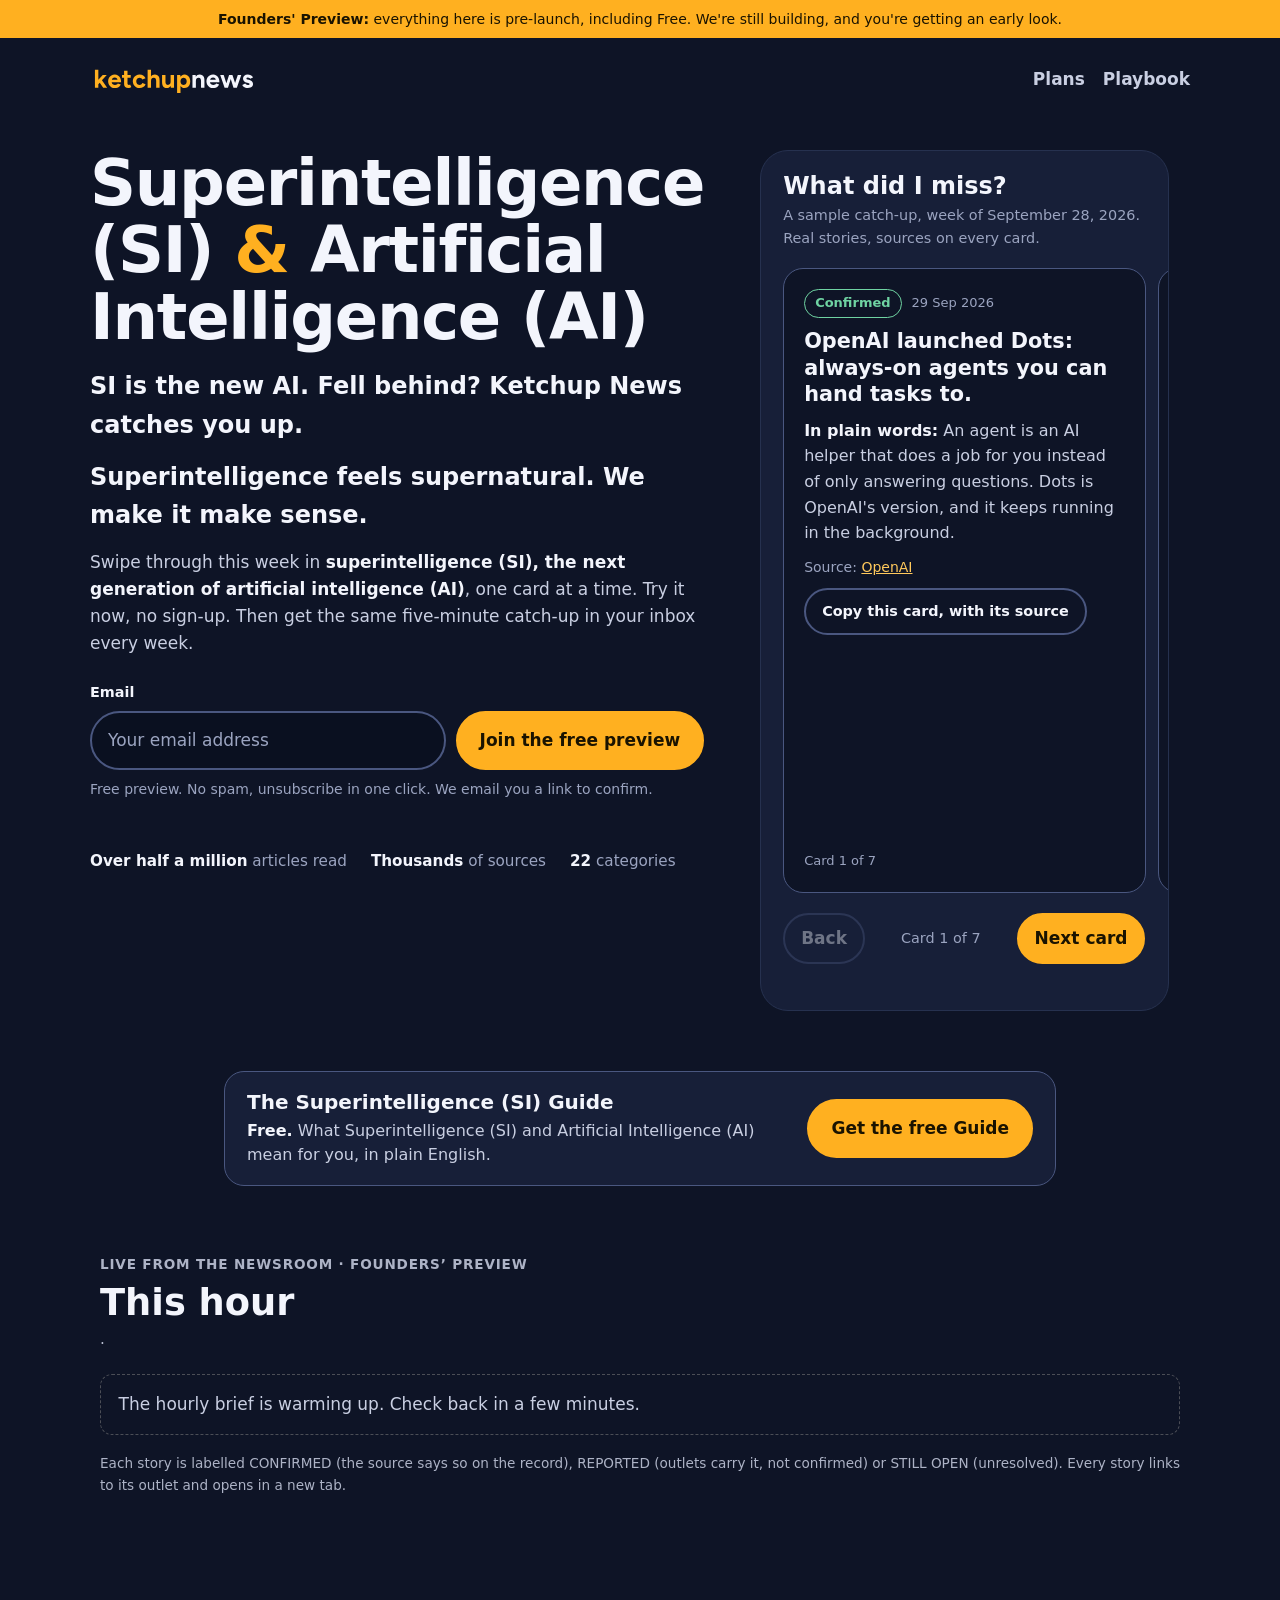
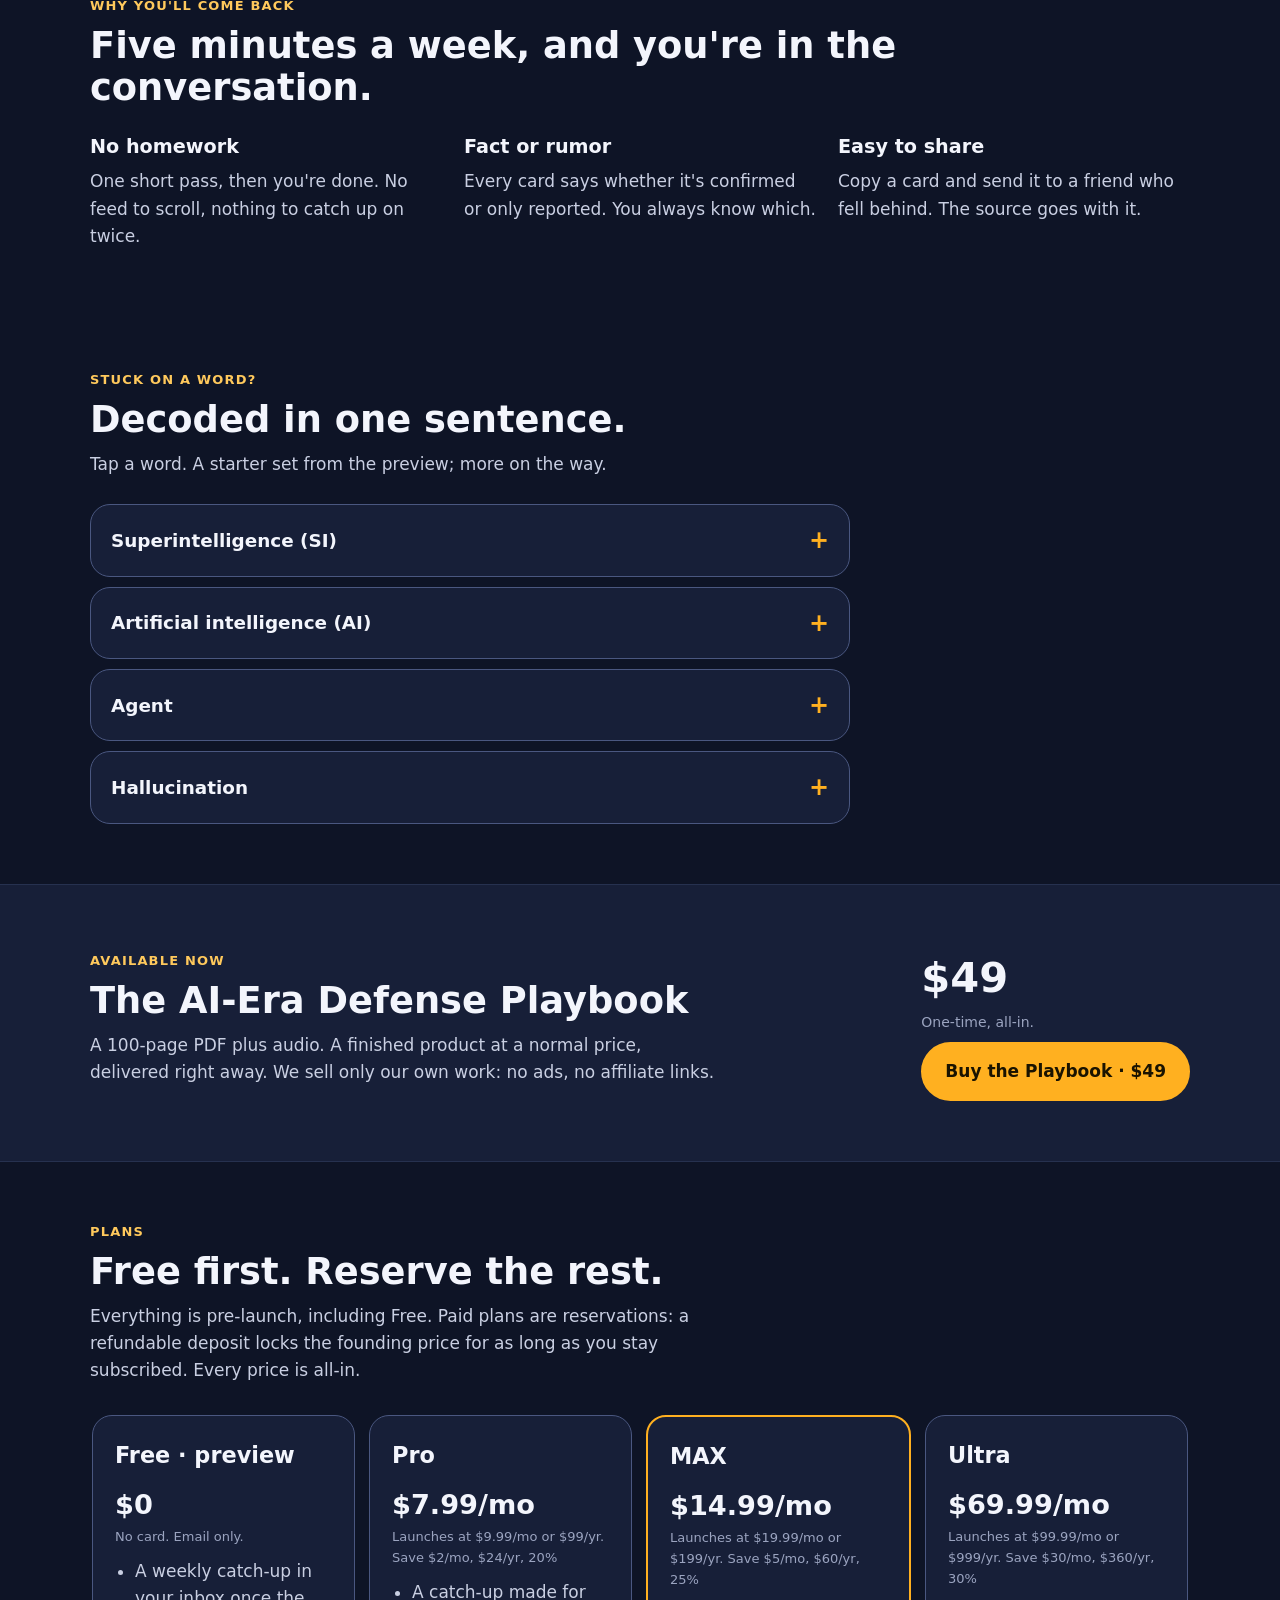
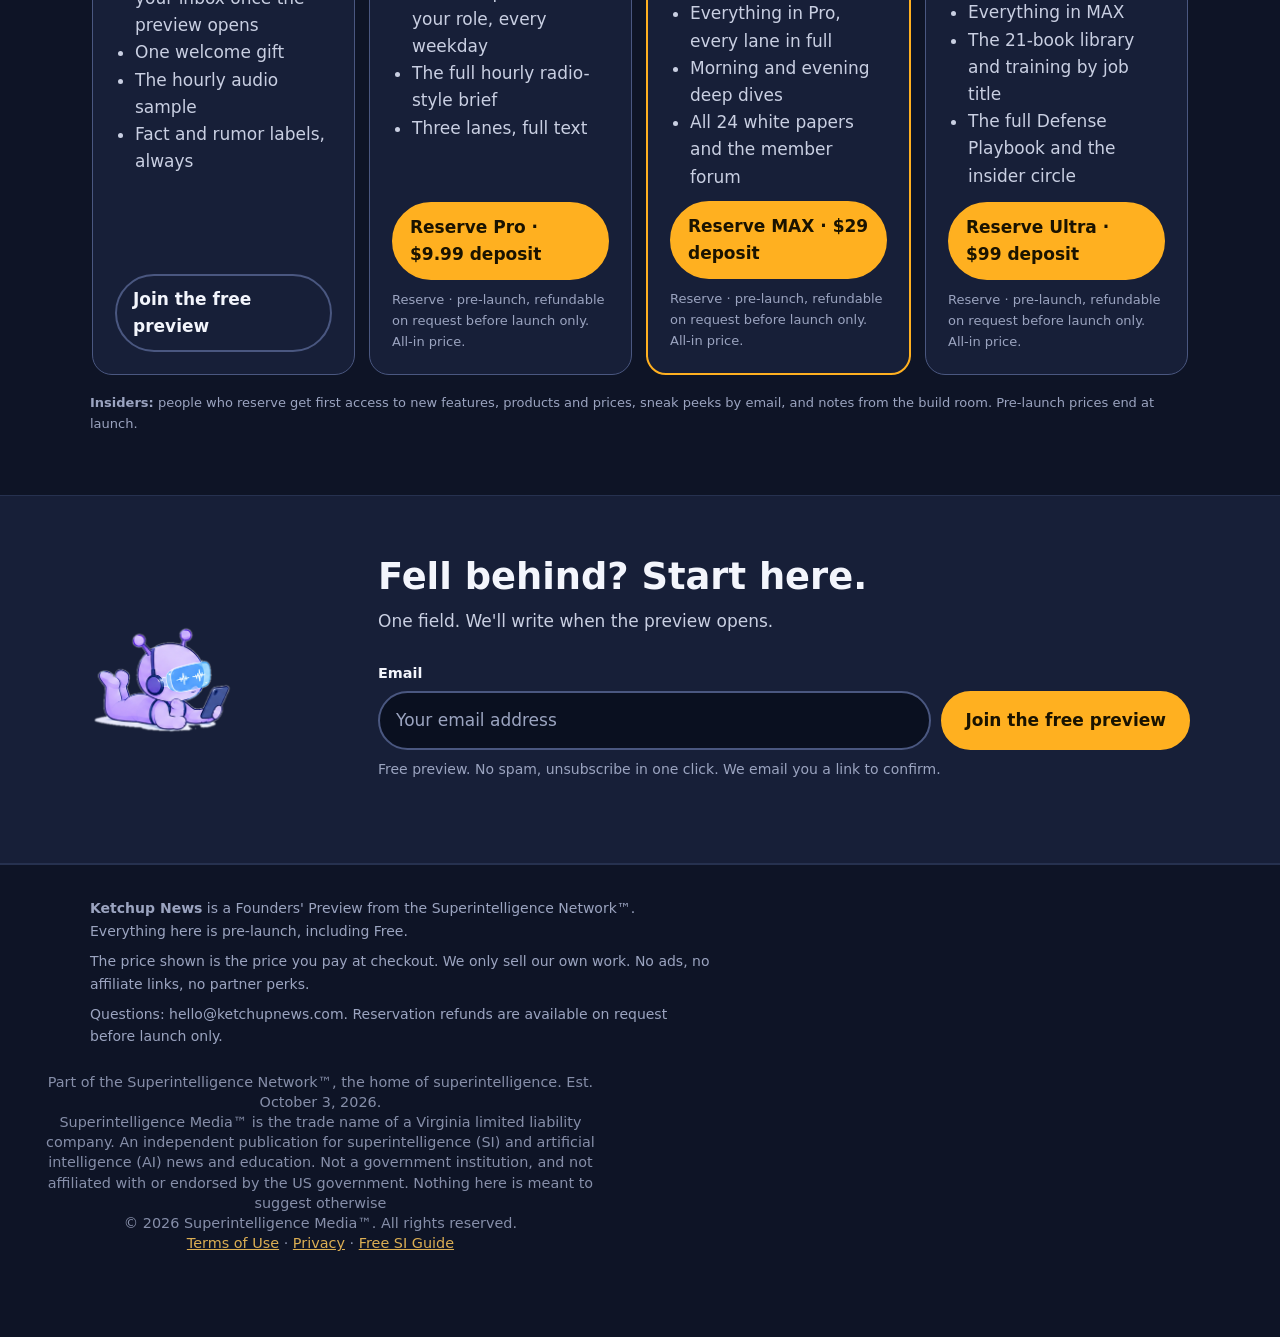
==== index.html @ dbc953fc "Share the free Superintelligence (SI) Guide" ====
<!doctype html>
<html lang="en">
<head>
<meta charset="utf-8">
<meta name="robots" content="noai, noimageai">
<meta name="viewport" content="width=device-width, initial-scale=1">
<meta http-equiv="Content-Security-Policy" content="default-src 'none'; script-src 'self'; style-src 'self' https://fonts.googleapis.com; font-src https://fonts.gstatic.com; img-src 'self' data: blob:; media-src 'self' https://media.theagentsignal.com; connect-src https://acp9reat3l.execute-api.us-east-1.amazonaws.com https://siagentsignal.com; form-action 'self'; base-uri 'none'; object-src 'none'; manifest-src 'self'; upgrade-insecure-requests; require-trusted-types-for 'script'; trusted-types 'none'">
<meta name="referrer" content="strict-origin-when-cross-origin">
<title>Ketchup News | What did I miss? Superintelligence (SI) &amp; Artificial Intelligence (AI) in five cards</title>
<meta name="description" content="Missed the news on superintelligence (SI), the next generation of artificial intelligence (AI)? Swipe through the week in five cards, then get it weekly. Join the free preview.">
<link rel="canonical" href="https://ketchupnews.com/">
<meta name="theme-color" content="#0E1426">
<meta property="og:type" content="website">
<meta property="og:site_name" content="Ketchup News">
<meta property="og:title" content="What did I miss? Superintelligence (SI) &amp; Artificial Intelligence (AI) in five cards">
<meta property="og:description" content="Missed the news on superintelligence (SI), the next generation of artificial intelligence (AI)? Swipe through the week in five cards, then get it weekly. Join the free preview.">
<meta property="og:url" content="https://ketchupnews.com/">
<meta name="twitter:card" content="summary">
<link rel="icon" type="image/svg+xml" href="assets/favicon.svg">
<link rel="preconnect" href="https://fonts.googleapis.com">
<link rel="preconnect" href="https://fonts.gstatic.com" crossorigin>
<link rel="stylesheet" href="https://fonts.googleapis.com/css2?family=Outfit:wght@600;800&amp;family=Figtree:wght@400;600;700&amp;display=swap">
<link rel="stylesheet" href="assets/styles.css">
<script type="application/ld+json">{"@context":"https://schema.org","@graph":[{"@type":"WebSite","name":"Ketchup News","url":"https://ketchupnews.com/","description":"Missed the news on superintelligence (SI), the next generation of artificial intelligence (AI)? Swipe through the week in five cards, then get it weekly. Join the free preview."},{"@type":"Product","name":"AI-Era Defense Playbook","description":"100-page PDF plus audio.","brand":{"@type":"Brand","name":"Ketchup News"},"offers":{"@type":"Offer","price":"49.00","priceCurrency":"USD","availability":"https://schema.org/InStock"}}]}</script>
</head>
<body>
<a class="skip" href="#main">Skip to the page</a>
<div class="preview-bar" role="note"><div class="wrap"><b>Founders' Preview:</b> everything here is pre-launch, including Free. We're still building, and you're getting an early look.</div></div>
<header class="top">
  <div class="wrap row">
    <a class="logo" href="#top" aria-label="Ketchup News, home"><img class="brand-logo" id="logo" src="assets/logo.svg" width="167" height="38" alt="Ketchup News"></a>
    <nav aria-label="Page"><a href="#plans">Plans</a><a href="#playbook">Playbook</a></nav>
  </div>
</header>
<main id="main">
<section class="hero" id="top">
  <div class="wrap hero-grid">
    <div class="hero-copy">
      <h1><span>Superintelligence (SI)</span> <span class="amp">&amp;</span> <span>Artificial Intelligence (AI)</span></h1>
      <p class="tag">SI is the new AI. Fell behind? <b>Ketchup News catches you up.</b></p>
      <p class="tag">Superintelligence feels supernatural. We make it make sense.</p>
      <p class="lead">Swipe through this week in <b>superintelligence (SI), the next generation of artificial intelligence (AI)</b>, one card at a time. Try it now, no sign-up. Then get the same five-minute catch-up in your inbox every week.</p>
      <div class="signup">
        <form class="join js-join" action="#" method="post" novalidate>
          <label class="f-lab " for="em1">Email</label>
          <div class="join-row">
            <input id="em1" name="email" type="email" inputmode="email" autocomplete="email" autocapitalize="off" spellcheck="false" placeholder="Your email address" required aria-describedby="em1-fine em1-err">
            <button class="btn" type="submit">Join the free preview</button>
          </div>
          <div class="hp" aria-hidden="true"><label for="hp1">Website (leave this empty)</label><input id="hp1" name="website" type="text" tabindex="-1" autocomplete="off"></div>
          <p class="fine" id="em1-fine">Free preview. No spam, unsubscribe in one click. We email you a link to confirm.</p>
          <p class="err js-err" id="em1-err" role="alert"></p>
          <noscript><p class="fine">Sign-up needs JavaScript switched on.</p></noscript>
        </form>
        <div class="done js-done" role="region" aria-label="Your sign-up" hidden></div>
      </div>
      <ul class="proof">
        <li><b>Over half a million</b> articles read</li>
        <li><b>Thousands</b> of sources</li>
        <li><b>22</b> categories</li>
      </ul>
    </div>
    <div class="stackcol" id="demo" aria-labelledby="demo-h">
      <div class="demo-h"><h2 id="demo-h">What did I miss?</h2><p>A sample catch-up, week of September 28, 2026. Real stories, sources on every card.</p></div>
      <div class="deck">
        <ol class="cards snap" id="cards" tabindex="0" aria-label="Seven cards. Swipe or use the buttons.">
          <li class="card" id="c1" aria-label="Card 1 of 7">
            <p class="meta"><span class="stamp fact">Confirmed</span><span>29 Sep 2026</span></p>
            <h3>OpenAI launched Dots: always-on agents you can hand tasks to.</h3>
            <p class="plain"><b>In plain words:</b> An agent is an AI helper that does a job for you instead of only answering questions. Dots is OpenAI's version, and it keeps running in the background.</p>
            <p class="src">Source: <a href="https://openai.com/index/introducing-dots/" target="_blank" rel="noopener">OpenAI<span class="sr"> (opens in a new tab)</span></a></p>
            <button class="btn-line sm share" type="button">Copy this card, with its source</button>
            <p class="count">Card 1 of 7</p>
          </li>
          <li class="card" id="c2" aria-label="Card 2 of 7">
            <p class="meta"><span class="stamp fact">Confirmed</span><span>29 Sep 2026</span></p>
            <h3>GPT-6.1 Sol: OpenAI says it nearly matches GPT-6 Astra and costs less.</h3>
            <p class="plain"><b>In plain words:</b> A newer, cheaper model from OpenAI. 'Says' matters here: the claim is the company's own.</p>
            <p class="src">Source: <a href="https://techcrunch.com/2026/09/29/openai-launches-gpt-6-1-sol-says-it-nearly-matches-gpt-6-astra-and-costs-less/" target="_blank" rel="noopener">TechCrunch<span class="sr"> (opens in a new tab)</span></a></p>
            <button class="btn-line sm share" type="button">Copy this card, with its source</button>
            <p class="count">Card 2 of 7</p>
          </li>
          <li class="card" id="c3" aria-label="Card 3 of 7">
            <p class="meta"><span class="stamp fact">Confirmed</span><span>30 Sep 2026</span></p>
            <h3>Google announced Gemini 4 Argon, its new frontier model, rolling out first to trusted cyber defenders.</h3>
            <p class="plain"><b>In plain words:</b> Google's newest top model is going first to security teams, not to everyone at once.</p>
            <p class="src">Source: <a href="https://blog.google/innovation-and-ai/models-and-research/gemini-models/gemini-4-argon/" target="_blank" rel="noopener">Google<span class="sr"> (opens in a new tab)</span></a></p>
            <button class="btn-line sm share" type="button">Copy this card, with its source</button>
            <p class="count">Card 3 of 7</p>
          </li>
          <li class="card" id="c4" aria-label="Card 4 of 7">
            <p class="meta"><span class="stamp wide">Widely reported, not confirmed</span><span>29 Sep 2026</span></p>
            <h3>Anthropic reportedly targets a mid-November IPO.</h3>
            <p class="plain"><b>In plain words:</b> Several outlets report it, none of them confirmed by the company. Treat it as a rumor until it is announced.</p>
            <p class="src">Source: <a href="https://www.bloomberght.com/anthropic-halka-arz-icin-kasim-ortasini-hedefliyor-3790046" target="_blank" rel="noopener">Bloomberg HT<span class="sr"> (opens in a new tab)</span></a></p>
            <button class="btn-line sm share" type="button">Copy this card, with its source</button>
            <p class="count">Card 4 of 7</p>
          </li>
          <li class="card" id="c5" aria-label="Card 5 of 7">
            <p class="meta"><span class="stamp fact">Confirmed</span><span>29 Sep 2026</span></p>
            <h3>Executive Order 14434: US federal agencies now say "Super Intelligence" (SI) instead of "AI".</h3>
            <p class="plain"><b>In plain words:</b> This is where the new name comes from. The term comes from <a href="https://www.federalregister.gov/d/2026-20321" target="_blank" rel="noopener noreferrer">Executive Order 14434<span class="sr"> (opens in a new tab)</span></a>, "Inaugurating the Era of Super Intelligence", signed by President Donald J. Trump on September 29, 2026 (91 FR 63129). A name change, not a claim that machines now outthink people. We are an independent publication, not the official source, and not affiliated with or endorsed by the US government.</p>
            <p class="src">Source: <a href="https://www.whitehouse.gov/presidential-actions/2026/09/inaugurating-the-era-of-super-intelligence/" target="_blank" rel="noopener">The White House<span class="sr"> (opens in a new tab)</span></a></p>
            <button class="btn-line sm share" type="button">Copy this card, with its source</button>
            <p class="count">Card 5 of 7</p>
          </li>
          <li class="card" id="c6" aria-label="Card 6 of 7">
            <p class="meta"><span class="stamp fact">Confirmed</span><span>30 Sep 2026</span></p>
            <h3>Google is replacing Gemini Gems with Skills, free accounts included.</h3>
            <p class="plain"><b>In plain words:</b> If you made a custom Gem, expect it to become a Skill. Free accounts get Skills too.</p>
            <p class="src">Source: <a href="https://9to5google.com/2026/09/30/gemini-skills-free/" target="_blank" rel="noopener">9to5Google<span class="sr"> (opens in a new tab)</span></a></p>
            <button class="btn-line sm share" type="button">Copy this card, with its source</button>
            <p class="count">Card 6 of 7</p>
          </li>
          <li class="card endcard" id="c7" aria-label="Last card">
            <img src="assets/img/char_blue_pulse-standing2.png" width="110" height="178" alt="A flat, pastel blue alien with two antennas, reading a phone">
            <h3>That's the week. Caught up.</h3>
            <p>Want this in your inbox every week? Pop your email in the box and join the free preview.</p>
            <a class="btn sm" href="#em1">Join the free preview</a>
          </li>
        </ol>
        <div class="deck-ctl">
          <button class="btn-line" type="button" id="prev" aria-controls="cards">Back</button>
          <p id="pos" class="pos" aria-live="polite">Card 1 of 7</p>
          <button class="btn sm" type="button" id="next" aria-controls="cards">Next card</button>
        </div>
        <p class="fine share-note" id="shareNote" role="status"></p>
      </div>
    </div>
  </div>
</section>

<aside class="sg" id="si-guide" aria-labelledby="sg-h"><div class="sg-card"><div class="sg-txt"><h2 id="sg-h">The Superintelligence (SI) Guide</h2><p><b>Free.</b> What Superintelligence (SI) and Artificial Intelligence (AI) mean for you, in plain English.</p></div><a class="btn sg-btn" href="https://siagentsignal.com/si/">Get the free Guide</a></div></aside>

<section class="hour" id="this-hour" aria-labelledby="hour-h">
  <div class="hour-in">
    <p class="hour-kick">Live from the newsroom &middot; Founders&rsquo; Preview</p>
    <h2 id="hour-h">This hour</h2>
    <p class="hour-meta"><span id="hour-updated"></span><span id="hour-count"></span></p>
    <p class="hour-warm" id="hour-warm">The hourly brief is warming up. Check back in a few minutes.</p>
    <ol class="hour-stories" id="hour-stories"></ol>
    <div class="hour-audio" id="hour-audio" hidden><p class="hour-aud-l">Listen to this hour (<span id="hour-secs"></span>). AI-generated voices.</p><audio id="hour-player" controls preload="none"></audio></div>
    <p class="hour-tid" id="hour-tid"></p>
    <div id="hour-ticker-wrap" hidden><p class="hour-tkh">Headline ticker</p><ul class="hour-ticker" id="hour-ticker"></ul></div>
    <p class="hour-note">Each story is labelled CONFIRMED (the source says so on the record), REPORTED (outlets carry it, not confirmed) or STILL OPEN (unresolved). Every story links to its outlet and opens in a new tab.</p>
  </div>
</section>


<section class="sec" aria-labelledby="why-h">
  <div class="wrap">
    <span class="sec-k">Why you'll come back</span>
    <h2 id="why-h">Five minutes a week, and you're in the conversation.</h2>
    <div class="trio">
      <div><h3>No homework</h3><p>One short pass, then you're done. No feed to scroll, nothing to catch up on twice.</p></div>
      <div><h3>Fact or rumor</h3><p>Every card says whether it's confirmed or only reported. You always know which.</p></div>
      <div><h3>Easy to share</h3><p>Copy a card and send it to a friend who fell behind. The source goes with it.</p></div>
    </div>
  </div>
</section>

<section class="sec" id="decoder" aria-labelledby="dec-h">
  <div class="wrap">
    <span class="sec-k">Stuck on a word?</span>
    <h2 id="dec-h">Decoded in one sentence.</h2>
    <p class="sub">Tap a word. A starter set from the preview; more on the way.</p>
    <div class="decs">
      <details><summary>Superintelligence (SI)</summary><p>The new name for the next generation of artificial intelligence. A name, not a claim that machines now outthink people.</p></details>
      <details><summary>Artificial intelligence (AI)</summary><p>Software that does things we used to need human judgement for, like writing, summarizing or spotting patterns.</p></details>
      <details><summary>Agent</summary><p>An AI helper that carries out a task for you, step by step, instead of only answering a question.</p></details>
      <details><summary>Hallucination</summary><p>When an AI states something confidently that isn't true. It's why every card here links a source.</p></details>
    </div>
  </div>
</section>

<section class="sec band" id="playbook" aria-labelledby="pb-h">
  <div class="wrap pb">
    <div>
      <span class="sec-k">Available now</span>
      <h2 id="pb-h">The AI-Era Defense Playbook</h2>
      <p>A 100-page PDF plus audio. A finished product at a normal price, delivered right away. We sell only our own work: no ads, no affiliate links.</p>
    </div>
    <div class="pb-buy"><p class="big">$49</p><p class="fine">One-time, all-in.</p><button class="btn js-buy" type="button">Buy the Playbook · $49</button></div>
  </div>
</section>

<section class="sec" id="plans" aria-labelledby="plans-h">
  <div class="wrap">
    <span class="sec-k">Plans</span>
    <h2 id="plans-h">Free first. Reserve the rest.</h2>
    <p class="sub">Everything is pre-launch, including Free. Paid plans are reservations: a refundable deposit locks the founding price for as long as you stay subscribed. Every price is all-in.</p>
    <div class="plans snap" tabindex="0" aria-label="Plans. Swipe for all four.">
      <article class="plan" aria-labelledby="t-free">
          <h3 id="t-free">Free · preview</h3>
          <p class="price"><b>$0</b><span>No card. Email only.</span></p>
          <ul><li>A weekly catch-up in your inbox once the preview opens</li><li>One welcome gift</li><li>The hourly audio sample</li><li>Fact and rumor labels, always</li></ul>
          <a class="btn-line" href="#top">Join the free preview</a>
          
        </article>
        <article class="plan" aria-labelledby="t-pro">
          <h3 id="t-pro">Pro</h3>
          <p class="price"><b>$7.99/mo</b><span>Launches at $9.99/mo or $99/yr. Save $2/mo, $24/yr, 20%</span></p>
          <ul><li>A catch-up made for your role, every weekday</li><li>The full hourly radio-style brief</li><li>Three lanes, full text</li></ul>
          <button class="btn sm js-reserve" type="button" data-tier="pro">Reserve Pro · $9.99 deposit</button>
          <p class="refund">Reserve · pre-launch, refundable on request before launch only. All-in price.</p>
        </article>
        <article class="plan feat" aria-labelledby="t-max">
          <h3 id="t-max">MAX</h3>
          <p class="price"><b>$14.99/mo</b><span>Launches at $19.99/mo or $199/yr. Save $5/mo, $60/yr, 25%</span></p>
          <ul><li>Everything in Pro, every lane in full</li><li>Morning and evening deep dives</li><li>All 24 white papers and the member forum</li></ul>
          <button class="btn sm js-reserve" type="button" data-tier="max">Reserve MAX · $29 deposit</button>
          <p class="refund">Reserve · pre-launch, refundable on request before launch only. All-in price.</p>
        </article>
        <article class="plan" aria-labelledby="t-ultra">
          <h3 id="t-ultra">Ultra</h3>
          <p class="price"><b>$69.99/mo</b><span>Launches at $99.99/mo or $999/yr. Save $30/mo, $360/yr, 30%</span></p>
          <ul><li>Everything in MAX</li><li>The 21-book library and training by job title</li><li>The full Defense Playbook and the insider circle</li></ul>
          <button class="btn sm js-reserve" type="button" data-tier="ultra">Reserve Ultra · $99 deposit</button>
          <p class="refund">Reserve · pre-launch, refundable on request before launch only. All-in price.</p>
        </article>
        </div>
    <p class="insider"><b>Insiders:</b> people who reserve get first access to new features, products and prices, sneak peeks by email, and notes from the build room. Pre-launch prices end at launch.</p>
  </div>
</section>

<section class="sec band final" aria-labelledby="fin-h">
  <div class="wrap fin">
    <img src="assets/img/char_purple_pulse-lying.png" width="240" height="187" alt="A flat, pastel purple alien with two antennas, lying down and reading a phone">
    <div>
      <h2 id="fin-h">Fell behind? Start here.</h2>
      <p class="sub">One field. We'll write when the preview opens.</p>
      <div class="signup">
        <form class="join js-join" action="#" method="post" novalidate>
          <label class="f-lab " for="em2">Email</label>
          <div class="join-row">
            <input id="em2" name="email" type="email" inputmode="email" autocomplete="email" autocapitalize="off" spellcheck="false" placeholder="Your email address" required aria-describedby="em2-fine em2-err">
            <button class="btn" type="submit">Join the free preview</button>
          </div>
          <div class="hp" aria-hidden="true"><label for="hp2">Website (leave this empty)</label><input id="hp2" name="website" type="text" tabindex="-1" autocomplete="off"></div>
          <p class="fine" id="em2-fine">Free preview. No spam, unsubscribe in one click. We email you a link to confirm.</p>
          <p class="err js-err" id="em2-err" role="alert"></p>
          <noscript><p class="fine">Sign-up needs JavaScript switched on.</p></noscript>
        </form>
        <div class="done js-done" role="region" aria-label="Your sign-up" hidden></div>
      </div>
    </div>
  </div>
</section>
</main>
<footer class="foot">
  <div class="wrap">
    <p><b>Ketchup News</b> is a Founders' Preview from the Superintelligence Network™. Everything here is pre-launch, including Free.</p>
    <p>The price shown is the price you pay at checkout. We only sell our own work. No ads, no affiliate links, no partner perks.</p>
    <p>Questions: hello@ketchupnews.com. Reservation refunds are available on request before launch only.</p>
  </div>
<p class="trade-name"><span>Part of the Superintelligence Network™, the home of superintelligence. Est. October 3, 2026.</span> <span>Superintelligence Media™ is the trade name of a Virginia limited liability company. An independent publication for superintelligence (SI) and artificial intelligence (AI) news and education. Not a government institution, and not affiliated with or endorsed by the US government. Nothing here is meant to suggest otherwise</span> <span>© 2026 Superintelligence Media™. All rights reserved.</span> <span><a href="https://siagentsignal.com/terms.html" target="_blank" rel="noopener">Terms of Use</a> &middot; <a href="https://siagentsignal.com/privacy.html" target="_blank" rel="noopener">Privacy</a> &middot; <a href="https://siagentsignal.com/si/">Free SI Guide</a></span></p>
</footer>
<dialog id="checkout" aria-labelledby="co-h">
  <div class="co">
    <h2 id="co-h">Reserve</h2>
    <p class="co-price" id="coPrice"></p>
    <p class="co-save" id="coSave"></p>
    <ul id="coGet"></ul>
    <p class="co-fine" id="coRefund"></p>
    <p class="co-fine" id="coInsider" hidden></p>
    <p class="co-fine">Secure checkout through Stripe. The price shown is the price you pay at checkout.</p>
    <p class="co-status" id="coStatus" role="status"></p>
    <div class="co-actions"><button class="btn" type="button" id="coPay">Pay</button><button class="btn-line" type="button" id="coClose">Close</button></div>
  </div>
</dialog>
<script src="assets/app.js"></script>
<script src="assets/stack.js"></script>
<script src="assets/feed.js" defer></script>
</body>
</html>
---- assets/styles.css ----
:root{--bg:#0E1426;--ink:#F3F5FC;--ink2:#C9CFE2;--muted:#9BA4C0;--accent:#FFB020;--accent-ink:#1A1300;--link:#FFC95C;--link-h:#FFE0A0;--focus:#FFB020;--panel:#171F38;--field:#0A1020;--line:#26314F;--line-strong:#4A5780;--err:#FF9A91;--kicker:#FFC95C;--bar-bg:#FFB020;--bar-ink:#1A1300;--fd:"Outfit",system-ui,sans-serif;--fb:"Figtree",system-ui,sans-serif;--maxw:1140px;--r:20px;--r-btn:999px}

*,*::before,*::after{box-sizing:border-box}
html{-webkit-text-size-adjust:100%;scroll-behavior:smooth}
body{margin:0;background:var(--bg);color:var(--ink2);font-family:var(--fb);font-size:1.0625rem;line-height:1.6}
img{max-width:100%;height:auto;display:block}
a{color:var(--link)}
a:hover{color:var(--link-h)}
:focus-visible{outline:3px solid var(--focus);outline-offset:3px;border-radius:4px}
.sr{position:absolute;width:1px;height:1px;margin:-1px;padding:0;overflow:hidden;clip:rect(0 0 0 0);white-space:nowrap;border:0}
.hp{position:absolute;left:-9999px;width:1px;height:1px;overflow:hidden}
.wrap{width:100%;max-width:var(--maxw,1080px);margin:0 auto;padding:0 20px}
.skip{position:absolute;left:12px;top:-60px;background:var(--ink);color:var(--bg);padding:10px 14px;border-radius:8px;z-index:20}
.skip:focus{top:10px}
.preview-bar{background:var(--bar-bg);color:var(--bar-ink);font-size:.875rem;padding:8px 0;text-align:center}
.preview-bar b{font-weight:700}
.mark{display:inline-block;width:36px;height:31px;background:var(--accent);-webkit-mask:url(img/mark.png) center/contain no-repeat;mask:url(img/mark.png) center/contain no-repeat}
.btn{font:inherit;font-weight:700;background:var(--accent);color:var(--accent-ink);border:2px solid var(--accent);border-radius:var(--r-btn,12px);padding:14px 22px;min-height:52px;cursor:pointer;white-space:nowrap}
.btn:hover{filter:brightness(.93)}
.btn:disabled{opacity:.6;cursor:progress}
.btn.sm{padding:10px 16px;min-height:44px}
.btn-line{font:inherit;font-weight:700;background:transparent;color:var(--ink);border:2px solid var(--line-strong);border-radius:var(--r-btn,12px);padding:10px 16px;min-height:44px;cursor:pointer;text-decoration:none;display:inline-flex;align-items:center}
.btn-line:hover{border-color:var(--ink)}
.f-lab{display:block;font-weight:700;font-size:.9rem;color:var(--ink);margin-bottom:6px}
.join-row{display:flex;gap:10px;flex-wrap:wrap}
.join-row input{flex:1 1 240px;min-width:0;font:inherit;color:var(--ink);background:var(--field);border:2px solid var(--line-strong);border-radius:var(--r-btn,12px);padding:13px 16px;min-height:52px}
.join-row input::placeholder{color:var(--muted)}
.join-row input[aria-invalid="true"]{border-color:var(--err)}
.fine{font-size:.875rem;color:var(--muted);margin:8px 0 0}
.err{color:var(--err);font-size:.9rem;margin:6px 0 0;min-height:1.2em}
.done{background:var(--panel);border:2px solid var(--accent);border-radius:var(--r,16px);padding:18px 20px}
.done h3{margin:0 0 6px;color:var(--ink);font-size:1.2rem}
.done p{margin:0}
.sec-k{display:block;font-size:.8125rem;font-weight:700;letter-spacing:.09em;text-transform:uppercase;color:var(--kicker);margin-bottom:8px}
.src{font-size:.875rem;color:var(--muted);margin:10px 0 0}
.stamp{display:inline-block;font-size:.8125rem;font-weight:700;border-radius:999px;padding:3px 10px;border:1.5px solid currentColor}
.stamp.fact{color:#0B6B43}
.stamp.wide{color:#6B4300;border-style:dashed}
.refund{font-size:.8125rem;color:var(--muted);margin:8px 0 0}
.insider{font-size:.8125rem;color:var(--muted);margin:6px 0 0}
.foot{border-top:1px solid var(--line);padding:32px 0 48px;color:var(--muted);font-size:.875rem}
.foot p{margin:0 0 8px;max-width:70ch}
dialog{border:0;border-radius:var(--r,16px);padding:0;max-width:min(480px,calc(100vw - 32px));width:100%;background:var(--panel);color:var(--ink2);box-shadow:0 20px 60px rgba(0,0,0,.35)}
dialog::backdrop{background:rgba(10,12,20,.6)}
.co{padding:24px}
.co h2{margin:0 0 6px;color:var(--ink);font-size:1.4rem}
.co ul{margin:10px 0;padding-left:20px}
.co-price{font-weight:700;color:var(--ink);margin:0}
.co-save{color:var(--kicker);font-weight:700;margin:4px 0 0}
.co-fine{font-size:.875rem;color:var(--muted);margin:8px 0 0}
.co-status{min-height:1.4em;color:var(--ink);font-size:.9rem;margin:10px 0 0}
.co-actions{display:flex;gap:10px;flex-wrap:wrap;margin-top:14px}
@media (prefers-reduced-motion:reduce){html{scroll-behavior:auto}*{animation:none!important;transition:none!important}}

.stamp.fact{color:#6FD3A2}.stamp.wide{color:#F0C060}
.top{padding:16px 0}
.row{display:flex;align-items:center;justify-content:space-between;gap:16px;flex-wrap:wrap}
.logo{display:inline-flex;align-items:center;gap:10px;text-decoration:none;color:var(--ink)}
.wm{font-family:var(--fd);font-weight:800;font-size:1.45rem;letter-spacing:-.02em}
.wm b{color:var(--accent);font-weight:800}
.top nav{display:flex;gap:18px;font-weight:600}
.top nav a{color:var(--ink2);text-decoration:none;padding:8px 0}
.hero{padding:28px 0 56px}
.hero-grid{display:grid;gap:36px}
h1{font-family:var(--fd);font-weight:800;color:var(--ink);margin:0 0 16px;letter-spacing:-.02em;line-height:1.05;font-size:clamp(2.2rem,8.6vw,4rem)}
h1 span{display:inline}
h1 .amp{color:var(--accent)}
.tag{font-family:var(--fd);font-size:clamp(1.15rem,4vw,1.5rem);font-weight:600;color:var(--ink);margin:0 0 14px}
.lead{margin:0 0 24px;max-width:56ch}
.lead b{color:var(--ink)}
.proof{list-style:none;display:flex;gap:8px 24px;flex-wrap:wrap;padding:0;margin:26px 0 0;color:var(--muted);font-size:.95rem}
.proof b{color:var(--ink)}
.stackcol{background:var(--panel);border:1px solid var(--line);border-radius:28px;padding:22px 0 18px;min-width:0}
.demo-h{padding:0 22px 14px}
.demo-h h2{font-family:var(--fd);font-weight:800;color:var(--ink);font-size:1.5rem;margin:0 0 4px}
.demo-h p{margin:0;color:var(--muted);font-size:.9rem}
.snap{position:relative;scroll-snap-type:x mandatory;overflow-x:auto;overscroll-behavior-x:contain;scrollbar-width:thin}
.cards{scroll-padding:0 22px;display:flex;gap:12px;list-style:none;margin:0;padding:4px 22px 8px}
.card{flex:0 0 100%;scroll-snap-align:start;background:var(--bg);border:1px solid var(--line-strong);border-radius:var(--r);padding:20px;display:flex;flex-direction:column;gap:10px;min-height:340px}
.card h3{font-family:var(--fd);font-weight:600;color:var(--ink);font-size:1.3rem;line-height:1.28;margin:0}
.card p{margin:0}
.meta{display:flex;gap:10px;align-items:center;flex-wrap:wrap;font-size:.8125rem;color:var(--muted)}
.plain{font-size:1rem}
.plain b{color:var(--ink)}
.count{margin-top:auto!important;font-size:.8125rem;color:var(--muted)}
.endcard{align-items:flex-start;justify-content:center}
.endcard img{margin-bottom:4px}
.deck-ctl{display:flex;align-items:center;justify-content:space-between;gap:12px;padding:12px 22px 0}
.pos{margin:0;font-size:.9rem;color:var(--muted)}
.deck-ctl button:disabled{opacity:.4;cursor:default}
.sec{padding:60px 0}
.sec.band{background:var(--panel);border-block:1px solid var(--line)}
h2{font-family:var(--fd);font-weight:800;color:var(--ink);font-size:clamp(1.6rem,5vw,2.3rem);line-height:1.15;margin:0 0 10px}
h3{font-family:var(--fd);font-weight:600;color:var(--ink);font-size:1.2rem;margin:0 0 6px}
.share{align-self:flex-start;font-size:.9rem}
.share-note{padding:6px 22px 0;min-height:1.4em}
.decs{display:grid;gap:10px;max-width:760px}
.decs details{background:var(--panel);border:1px solid var(--line-strong);border-radius:var(--r);padding:0 20px}
.decs summary{cursor:pointer;font-family:var(--fd);font-weight:600;color:var(--ink);font-size:1.15rem;padding:16px 0;min-height:56px;display:flex;align-items:center;justify-content:space-between;list-style:none}
.decs summary::-webkit-details-marker{display:none}
.decs summary::after{content:"+";color:var(--accent);font-size:1.5rem}
.decs details[open] summary::after{content:"\2212"}
.decs p{margin:0 0 16px}
.sub{max-width:62ch;margin:0 0 26px}
.trio{display:grid;gap:22px;margin-top:22px}
.trio p{margin:0}
.pb{display:grid;gap:24px;align-items:center}
.pb p{margin:0 0 8px;max-width:58ch}
.pb-buy .big{font-family:var(--fd);font-weight:800;font-size:2.6rem;color:var(--ink);margin:0}
.plans{display:flex;gap:14px;padding:4px 2px 12px}
.plan{flex:0 0 min(300px,82vw);scroll-snap-align:start;background:var(--panel);border:1px solid var(--line-strong);border-radius:var(--r);padding:22px;display:flex;flex-direction:column;gap:10px}
.plan.feat{border-color:var(--accent);border-width:2px}
.plan h3{font-size:1.4rem;margin:0}
.plan ul{margin:0;padding-left:20px;flex:1}
.price{margin:0;display:grid}
.price b{font-family:var(--fd);font-weight:800;font-size:1.7rem;color:var(--ink)}
.price span{font-size:.8125rem;color:var(--muted)}
.plan .btn,.plan .btn-line{align-self:flex-start;white-space:normal;text-align:left}
.plan .refund{margin:0}
.fin{display:grid;gap:24px;align-items:center}
.fin img{width:min(240px,60%);height:auto}
@media (min-width:900px){.hero-grid{grid-template-columns:1.05fr .95fr;align-items:start;gap:56px}.trio{grid-template-columns:repeat(3,1fr)}.pb{grid-template-columns:1fr auto;gap:60px}.plans{overflow-x:visible}.plan{flex:1 1 0;min-width:0}.fin{grid-template-columns:240px 1fr;gap:48px}.top{padding:20px 0}}
/* "This hour" section (generated by build_parked.py; colours follow the site theme) */
.hour{padding:2.5rem 0}
.hour-in{width:min(1080px,100% - 32px);margin-inline:auto}
.hour-kick{margin:0 0 .4rem;font-size:.85rem;font-weight:700;letter-spacing:.06em;text-transform:uppercase;opacity:.85}
.hour-in h2{margin:0 0 .5rem}
.hour-meta{margin:0 0 1.1rem;font-size:.95rem;opacity:.9}
.hour-meta span+span:before{content:" \00b7 "}
.hour-warm{margin:0;padding:1rem 1.1rem;border:1px dashed rgba(127,127,127,.55);border-radius:12px}
.hour-stories{list-style:none;margin:0;padding:0;display:grid;gap:.9rem}
.hour-story{padding:1rem 1.1rem;border:1px solid rgba(127,127,127,.35);border-radius:12px;overflow-wrap:anywhere}
.hour-lab{display:inline-block;margin:0 0 .45rem;padding:.12rem .55rem;border:1px solid currentColor;border-radius:999px;font-size:.75rem;font-weight:700;letter-spacing:.05em}
.hour-lab.lab-conf{color:#7FDCA6;background:rgba(111,211,154,.15)}
.hour-lab.lab-rep{color:#FFC95C;background:rgba(255,201,92,.15)}
.hour-lab.lab-open{color:#C3CAE0;background:rgba(195,202,224,.14)}
.hour-title{display:block;font-weight:700;font-size:1.1rem;line-height:1.35}
.hour-sum{margin:.4rem 0 0}
.hour-src{margin:.4rem 0 0;font-size:.85rem;opacity:.85}
.hour-audio{margin-top:1.1rem}
.hour-aud-l{margin:0 0 .4rem;font-weight:600}
.hour-audio audio{display:block;width:100%;max-width:100%}
.hour-tid{margin:1rem 0 0;font-style:italic}
.hour-tid:empty{display:none}
.hour-tkh{margin:1.25rem 0 .4rem;font-size:.85rem;font-weight:700;letter-spacing:.06em;text-transform:uppercase;opacity:.85}
.hour-ticker{list-style:none;margin:0;padding:0;display:grid;gap:.35rem;font-size:.95rem}
.hour-tk{padding:.35rem 0;border-top:1px solid rgba(127,127,127,.25);overflow-wrap:anywhere}
.hour-tk .hour-title{display:inline;font-size:inherit;font-weight:600}
.hour-tk-o{opacity:.8}
.hour-note{margin:1.1rem 0 0;font-size:.85rem;opacity:.85}
.hour-sr{position:absolute;left:-9999px}

/* placeholder logo slot (see README) */
a.brand img.brand-logo,a.logo img.brand-logo,img.brand-logo{display:block;height:38px;width:auto;max-width:100%}
.trade-name span{display:inline-block;margin:0 .6rem}.trade-name{max-width:70rem;margin:0 auto;padding:1rem 16px 1.75rem;font-size:.9rem;line-height:1.4;text-align:center;color:inherit;opacity:.85;grid-column:1/-1}

/* si-guide: the free Superintelligence (SI) Guide card (shared snippet, _gen/si_guide.py) */
.sg{padding:4px 0 28px}.sg-card{display:flex;flex-wrap:wrap;align-items:center;justify-content:space-between;gap:14px 22px;box-sizing:border-box;width:min(100% - 32px,52rem);margin:0 auto;padding:18px 22px;background:var(--panel);border:1px solid var(--line-strong);border-radius:var(--r,12px);text-align:left}.sg-txt{flex:1 1 17rem;min-width:0}.sg-card h2{margin:0 0 4px;font:700 1.25rem/1.25 var(--fd);letter-spacing:0;text-transform:none;max-width:none;color:var(--ink)}.sg-card p{margin:0;font-size:1rem;line-height:1.5;color:var(--ink2)}.sg-card p b{color:var(--ink)}.sg .btn.sg-btn{display:inline-flex;align-items:center;justify-content:center;flex:none;width:auto;text-decoration:none;text-align:center;white-space:normal}.sg .btn.sg-btn,.sg .btn.sg-btn:hover{color:var(--accent-ink)}@media (max-width:520px){.sg-card{padding:16px}.sg .btn.sg-btn{width:100%}}
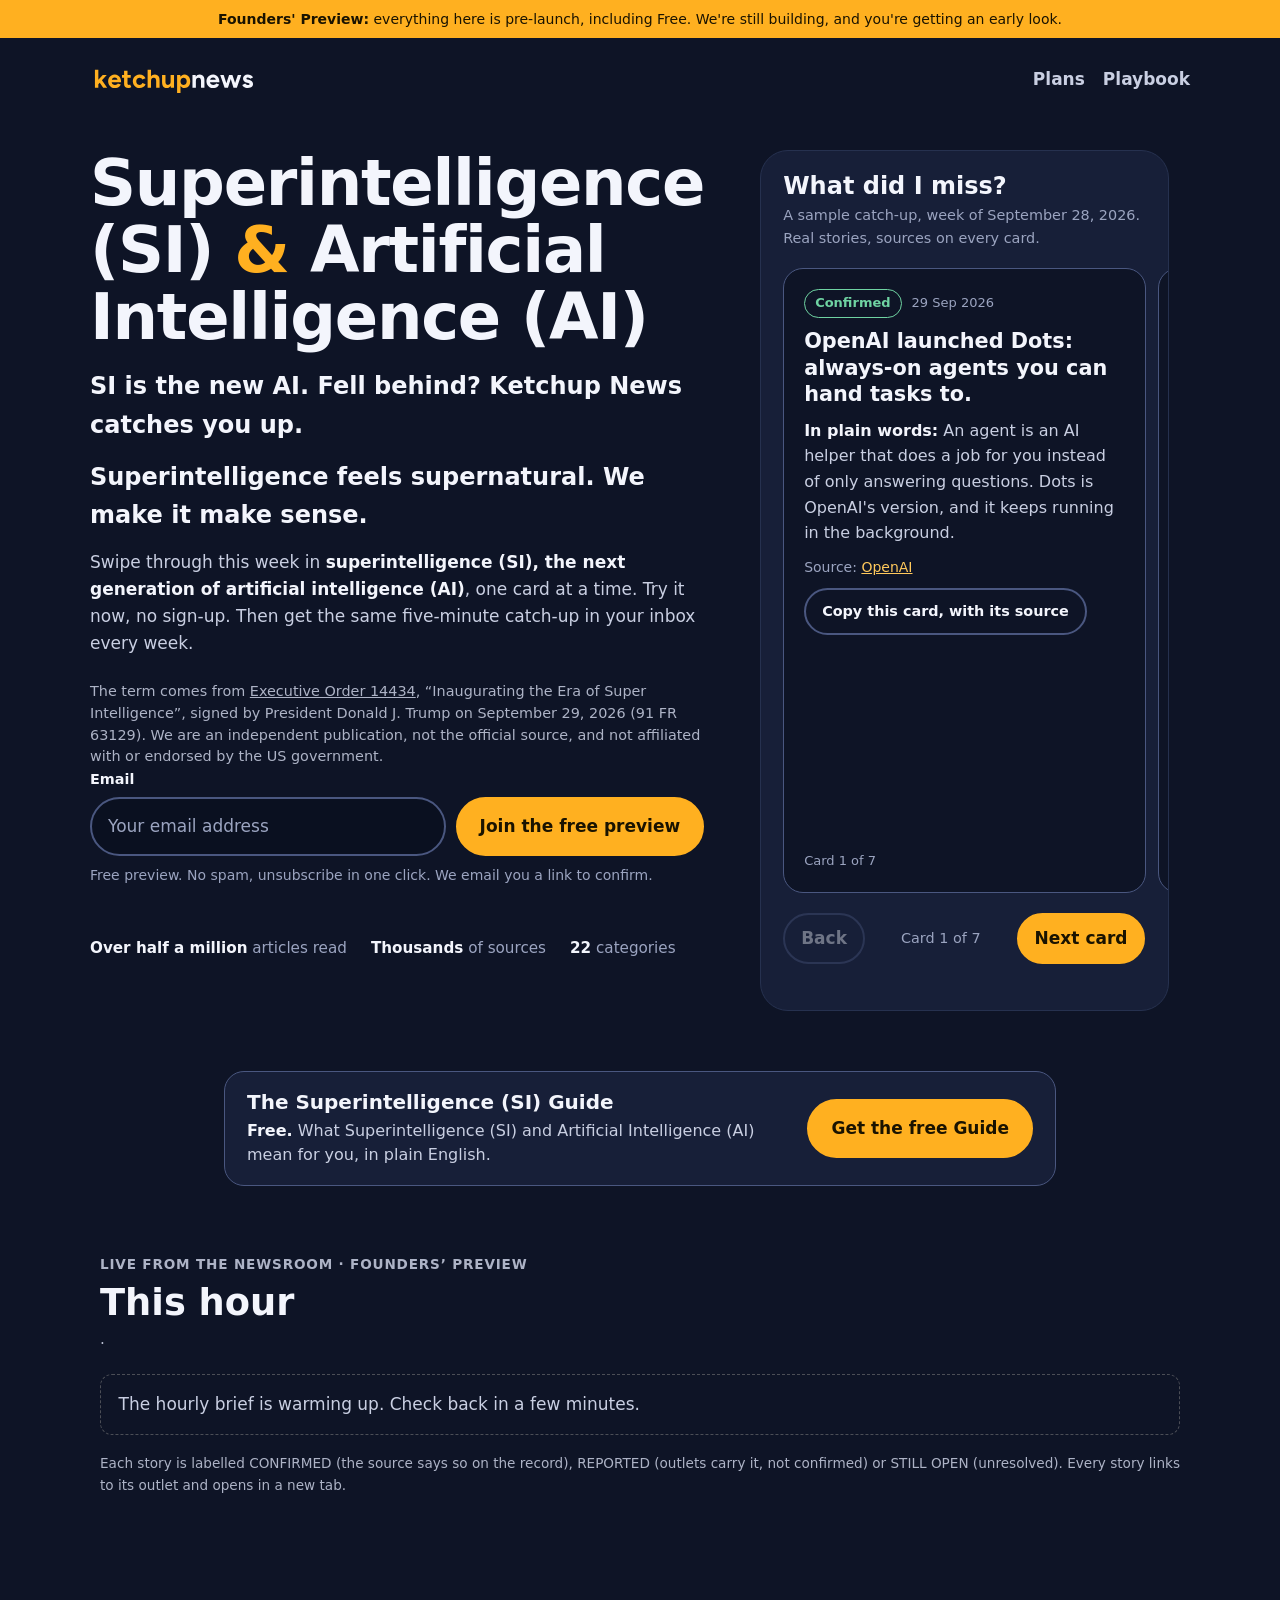
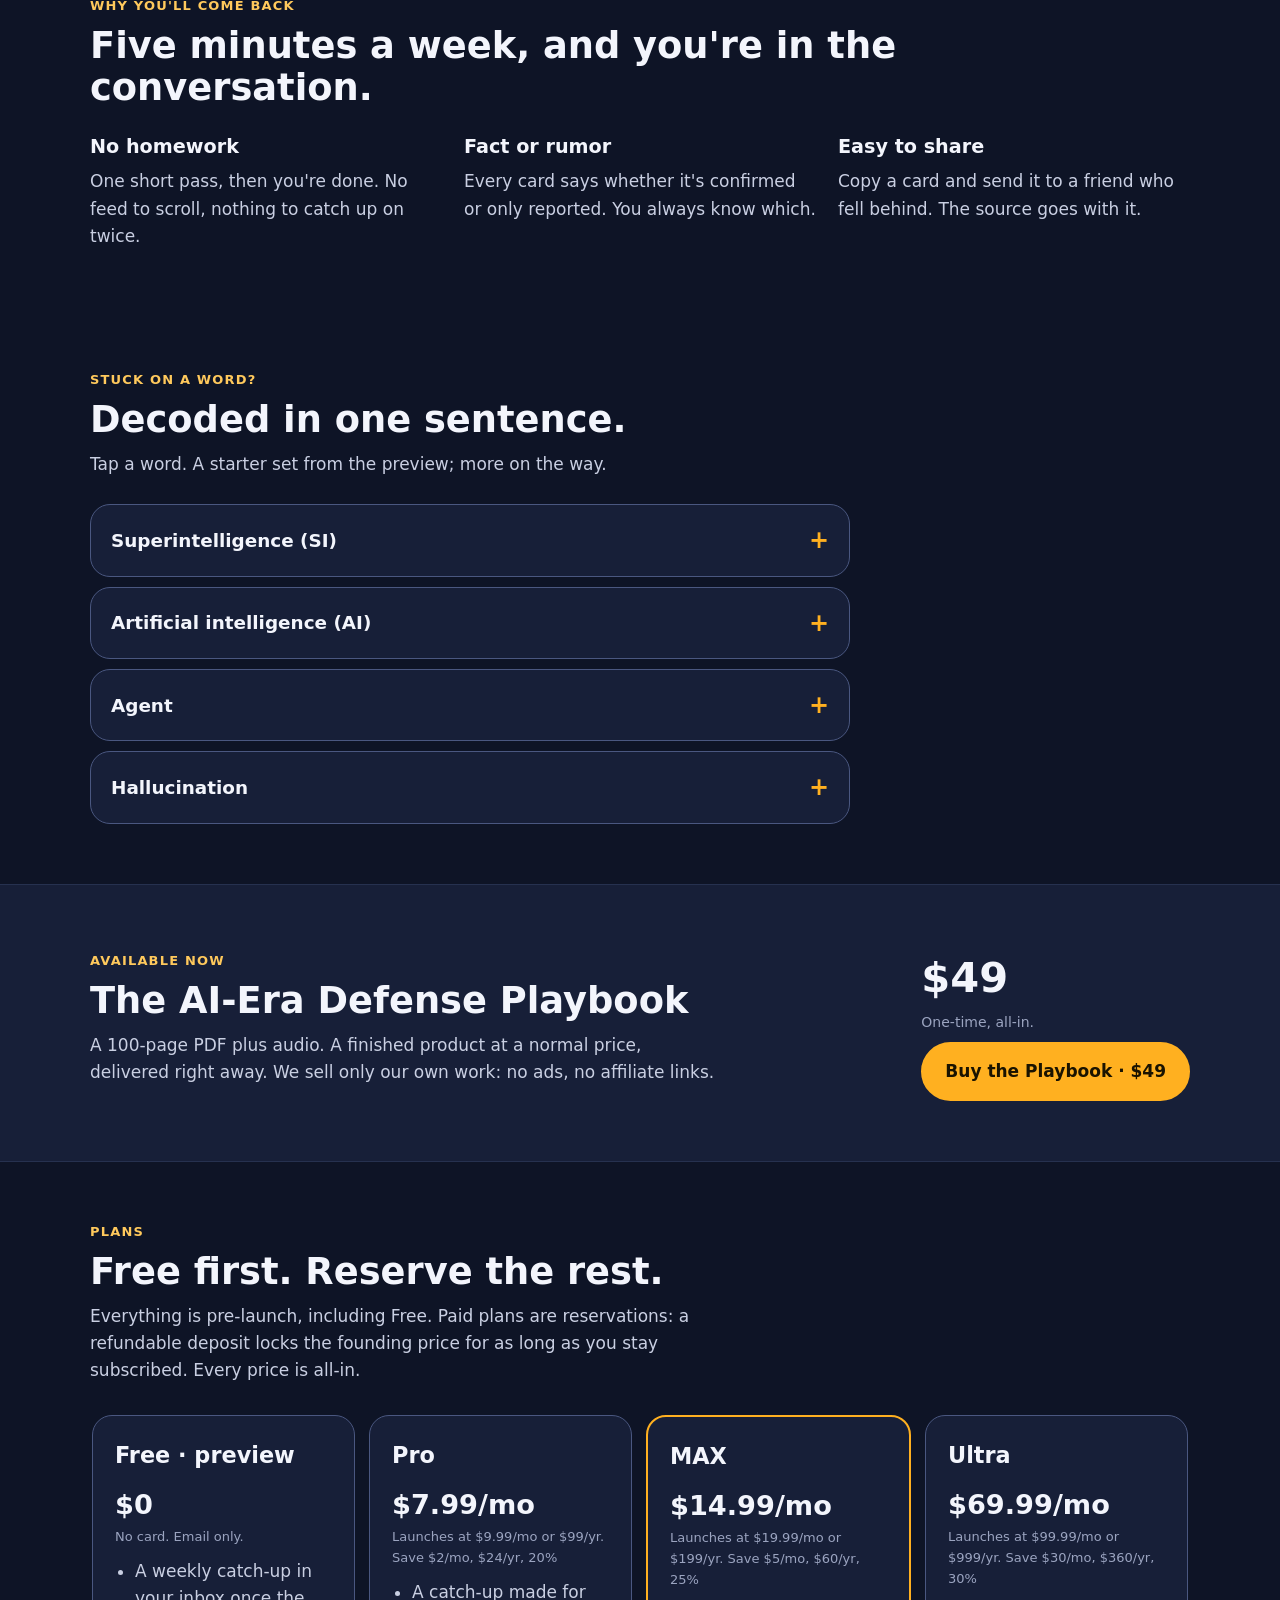
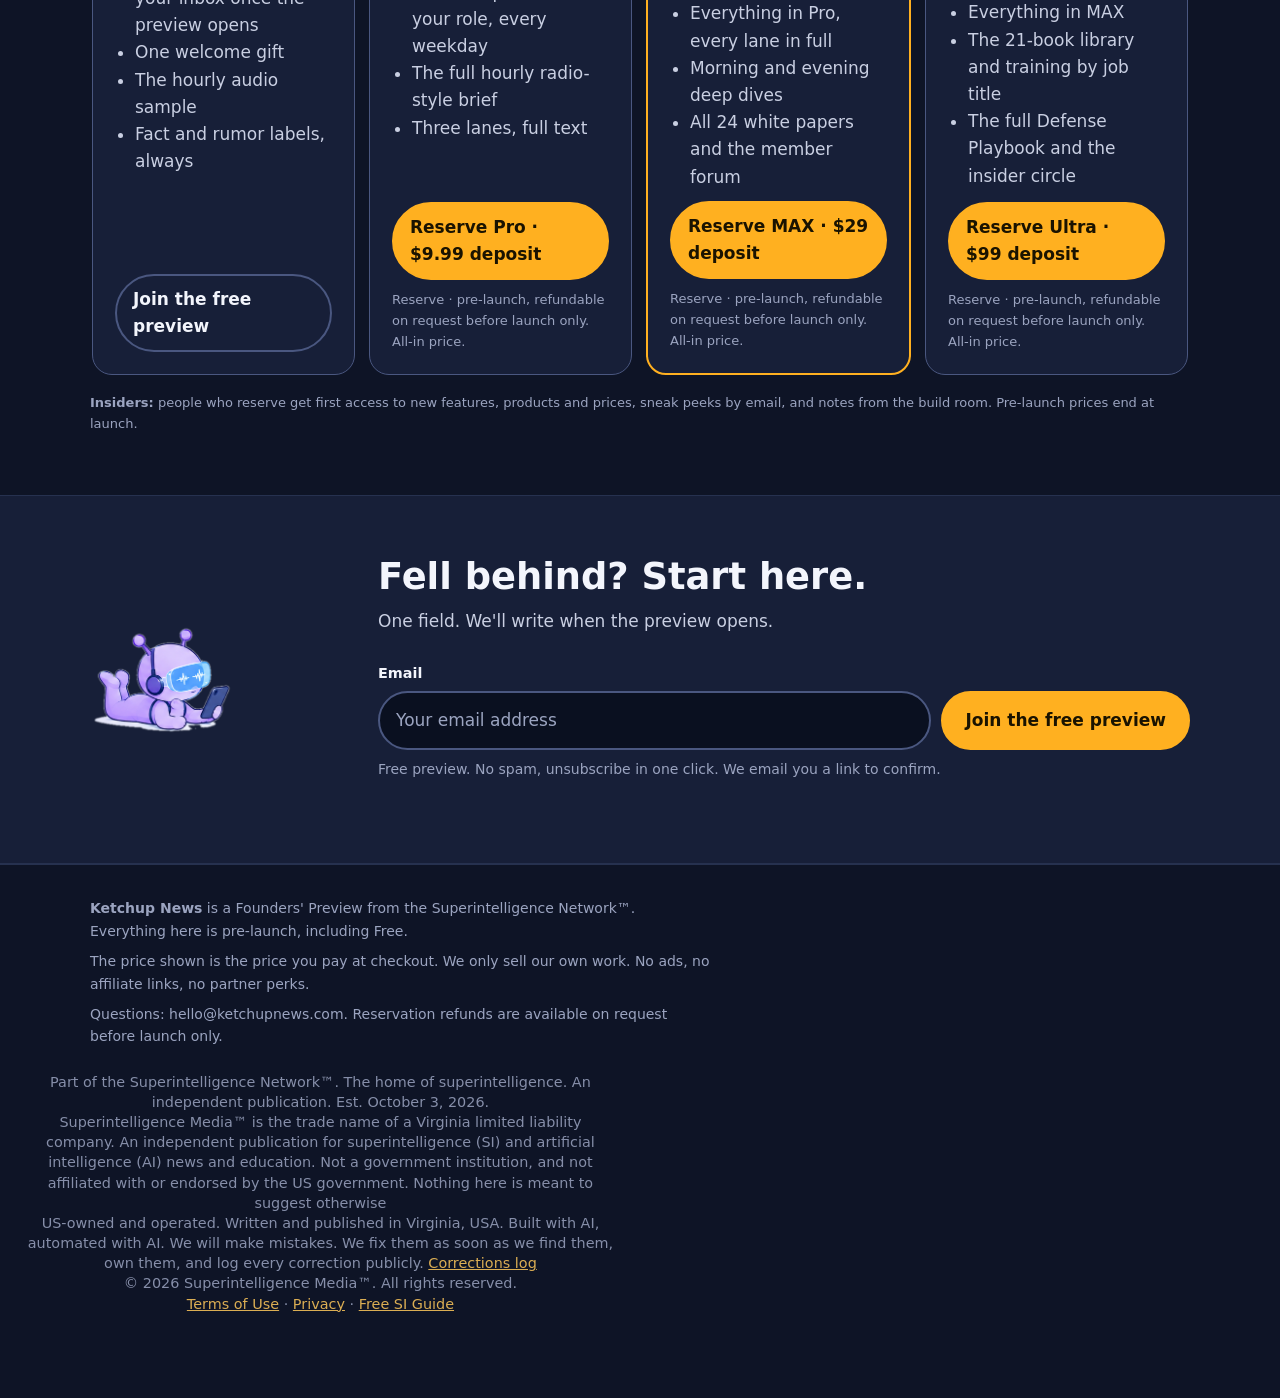
==== commit d54dcdfb: "Legal wordings A-E (approved 10-04) Co-Authored-By: Claude Sonnet 5.5 <noreply@anthropic.com>" ====
--- a/index.html
+++ b/index.html
@@ -40,6 +40,7 @@
       <p class="tag">SI is the new AI. Fell behind? <b>Ketchup News catches you up.</b></p>
       <p class="tag">Superintelligence feels supernatural. We make it make sense.</p>
       <p class="lead">Swipe through this week in <b>superintelligence (SI), the next generation of artificial intelligence (AI)</b>, one card at a time. Try it now, no sign-up. Then get the same five-minute catch-up in your inbox every week.</p>
+<p class="si-credit">The term comes from <a href="https://www.federalregister.gov/d/2026-20321" target="_blank" rel="noopener noreferrer" aria-label="Executive Order 14434 in the Federal Register (opens in a new tab)">Executive Order 14434</a>, “Inaugurating the Era of Super Intelligence”, signed by President Donald J. Trump on September 29, 2026 (91 FR 63129). We are an independent publication, not the official source, and not affiliated with or endorsed by the US government.</p>
       <div class="signup">
         <form class="join js-join" action="#" method="post" novalidate>
           <label class="f-lab " for="em1">Email</label>
@@ -253,7 +254,7 @@
     <p>The price shown is the price you pay at checkout. We only sell our own work. No ads, no affiliate links, no partner perks.</p>
     <p>Questions: hello@ketchupnews.com. Reservation refunds are available on request before launch only.</p>
   </div>
-<p class="trade-name"><span>Part of the Superintelligence Network™, the home of superintelligence. Est. October 3, 2026.</span> <span>Superintelligence Media™ is the trade name of a Virginia limited liability company. An independent publication for superintelligence (SI) and artificial intelligence (AI) news and education. Not a government institution, and not affiliated with or endorsed by the US government. Nothing here is meant to suggest otherwise</span> <span>© 2026 Superintelligence Media™. All rights reserved.</span> <span><a href="https://siagentsignal.com/terms.html" target="_blank" rel="noopener">Terms of Use</a> &middot; <a href="https://siagentsignal.com/privacy.html" target="_blank" rel="noopener">Privacy</a> &middot; <a href="https://siagentsignal.com/si/">Free SI Guide</a></span></p>
+<p class="trade-name"><span>Part of the Superintelligence Network™. The home of superintelligence. An independent publication. Est. October 3, 2026.</span> <span>Superintelligence Media™ is the trade name of a Virginia limited liability company. An independent publication for superintelligence (SI) and artificial intelligence (AI) news and education. Not a government institution, and not affiliated with or endorsed by the US government. Nothing here is meant to suggest otherwise</span> <span>US-owned and operated. Written and published in Virginia, USA. Built with AI, automated with AI. We will make mistakes. We fix them as soon as we find them, own them, and log every correction publicly. <a href="https://siagentsignal.com/corrections.html" target="_blank" rel="noopener">Corrections log</a></span> <span>© 2026 Superintelligence Media™. All rights reserved.</span> <span><a href="https://siagentsignal.com/terms.html" target="_blank" rel="noopener">Terms of Use</a> &middot; <a href="https://siagentsignal.com/privacy.html" target="_blank" rel="noopener">Privacy</a> &middot; <a href="https://siagentsignal.com/si/">Free SI Guide</a></span></p>
 </footer>
 <dialog id="checkout" aria-labelledby="co-h">
   <div class="co">
--- a/assets/styles.css
+++ b/assets/styles.css
@@ -154,5 +154,8 @@
 a.brand img.brand-logo,a.logo img.brand-logo,img.brand-logo{display:block;height:38px;width:auto;max-width:100%}
 .trade-name span{display:inline-block;margin:0 .6rem}.trade-name{max-width:70rem;margin:0 auto;padding:1rem 16px 1.75rem;font-size:.9rem;line-height:1.4;text-align:center;color:inherit;opacity:.85;grid-column:1/-1}
 
+/* legal-ae: the credit line beside the first SI mention (pick B; shared snippet, _gen/legal_ae.py) */
+.si-credit{margin:.75rem 0 0;font-size:.9rem;line-height:1.5;color:inherit;opacity:.85;text-align:inherit}.si-credit a{color:inherit;text-decoration:underline}
+
 /* si-guide: the free Superintelligence (SI) Guide card (shared snippet, _gen/si_guide.py) */
 .sg{padding:4px 0 28px}.sg-card{display:flex;flex-wrap:wrap;align-items:center;justify-content:space-between;gap:14px 22px;box-sizing:border-box;width:min(100% - 32px,52rem);margin:0 auto;padding:18px 22px;background:var(--panel);border:1px solid var(--line-strong);border-radius:var(--r,12px);text-align:left}.sg-txt{flex:1 1 17rem;min-width:0}.sg-card h2{margin:0 0 4px;font:700 1.25rem/1.25 var(--fd);letter-spacing:0;text-transform:none;max-width:none;color:var(--ink)}.sg-card p{margin:0;font-size:1rem;line-height:1.5;color:var(--ink2)}.sg-card p b{color:var(--ink)}.sg .btn.sg-btn{display:inline-flex;align-items:center;justify-content:center;flex:none;width:auto;text-decoration:none;text-align:center;white-space:normal}.sg .btn.sg-btn,.sg .btn.sg-btn:hover{color:var(--accent-ink)}@media (max-width:520px){.sg-card{padding:16px}.sg .btn.sg-btn{width:100%}}
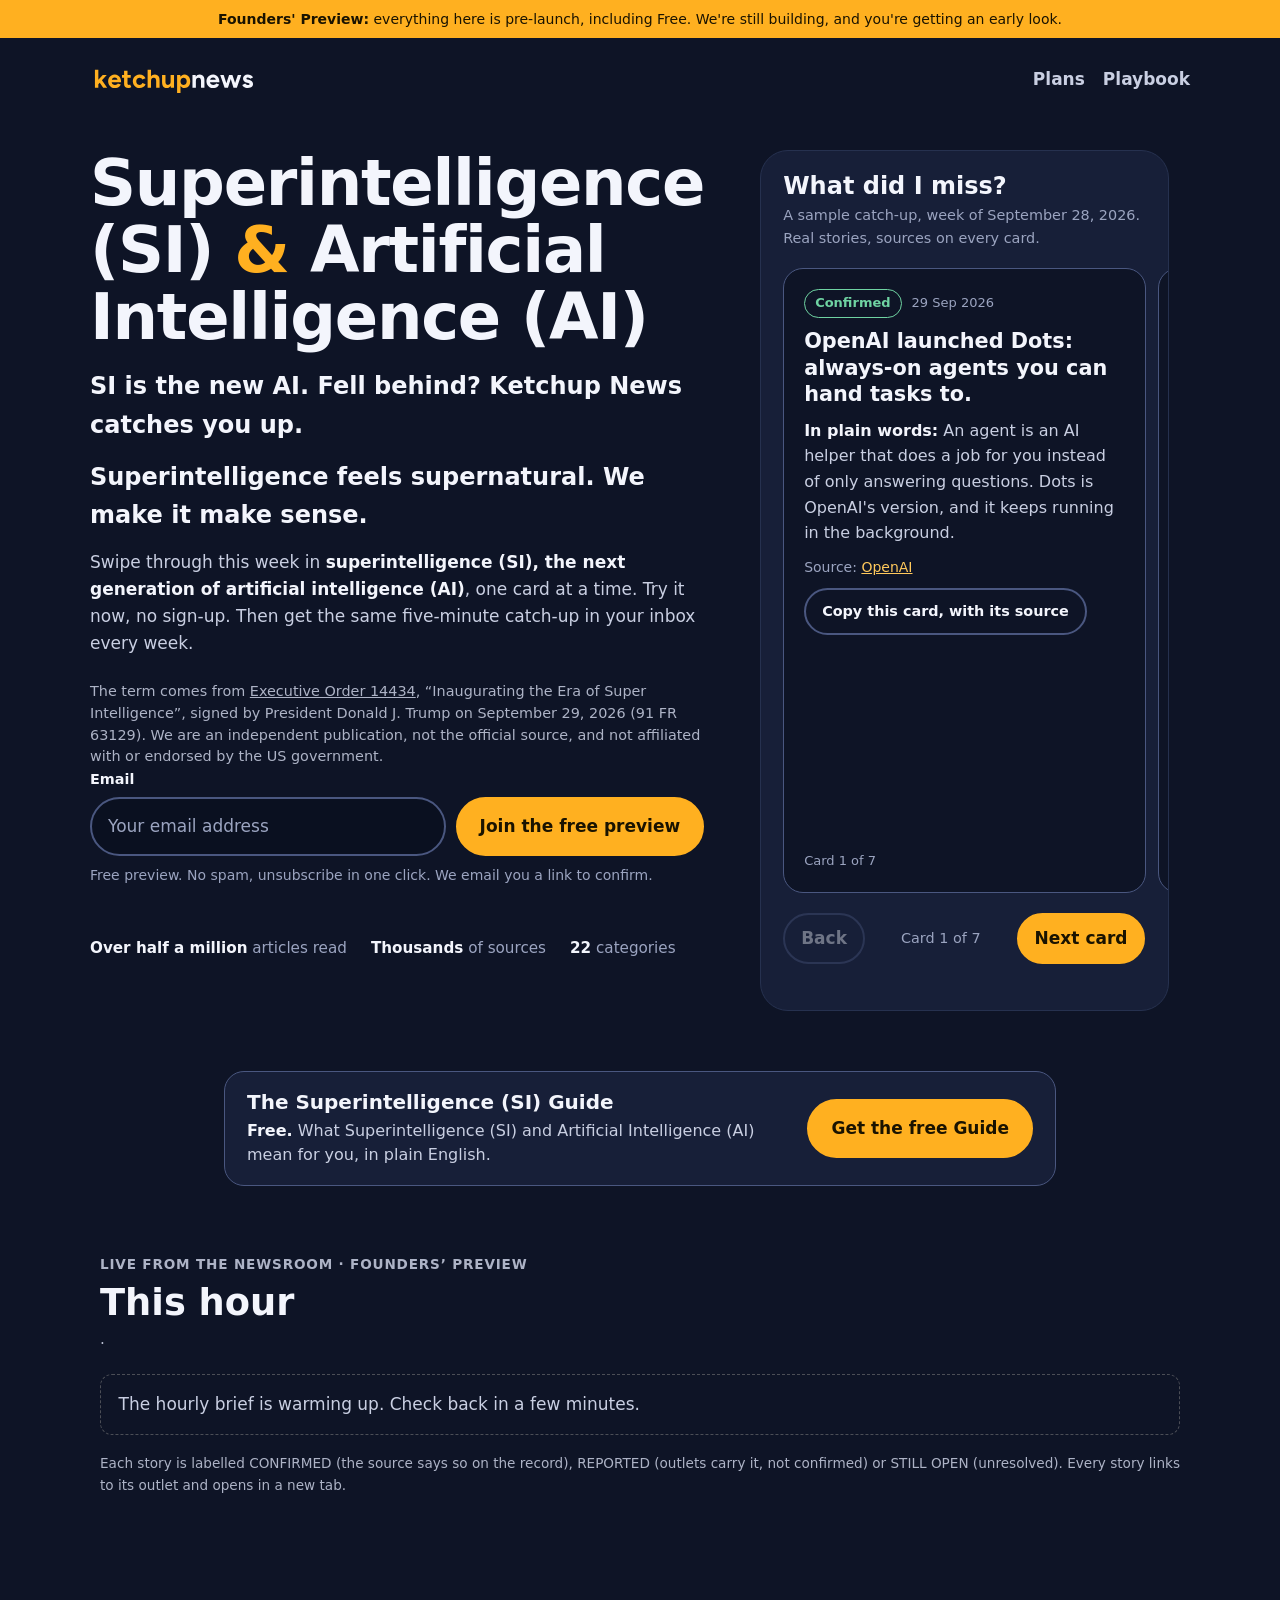
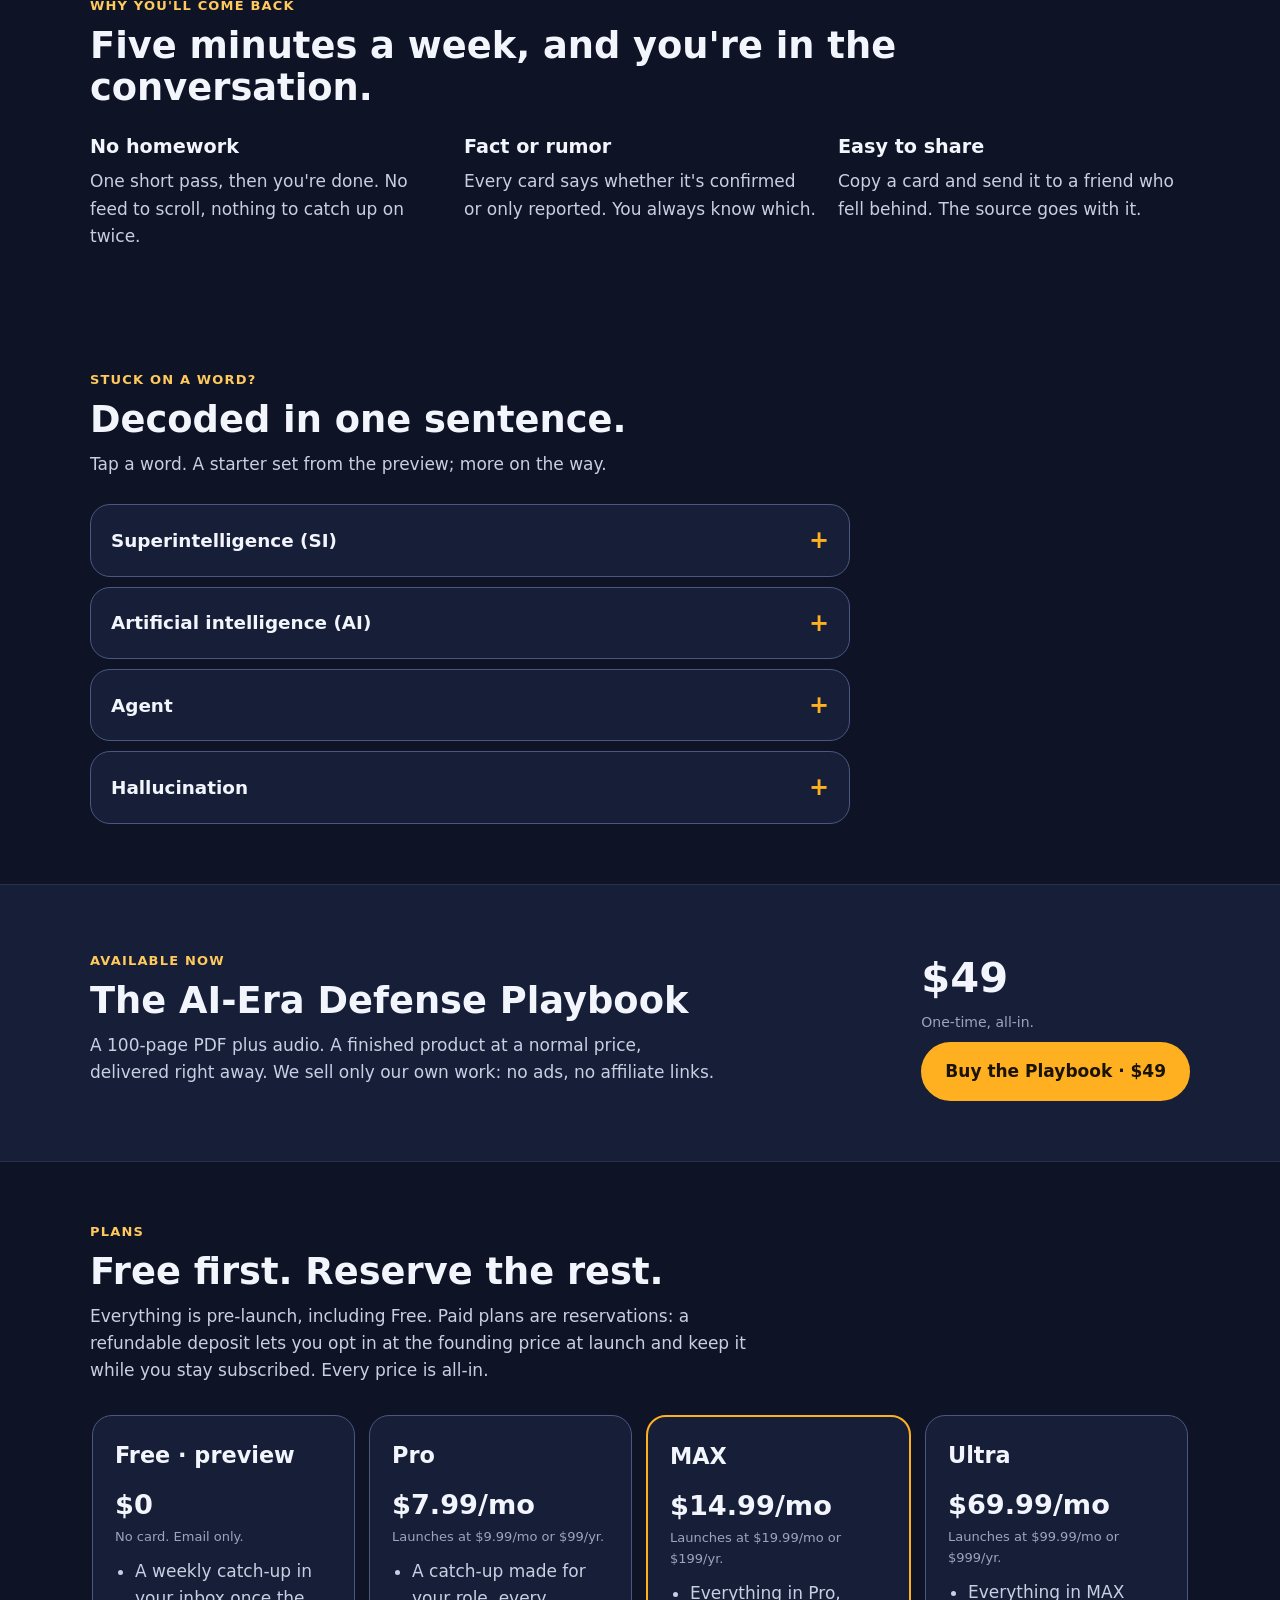
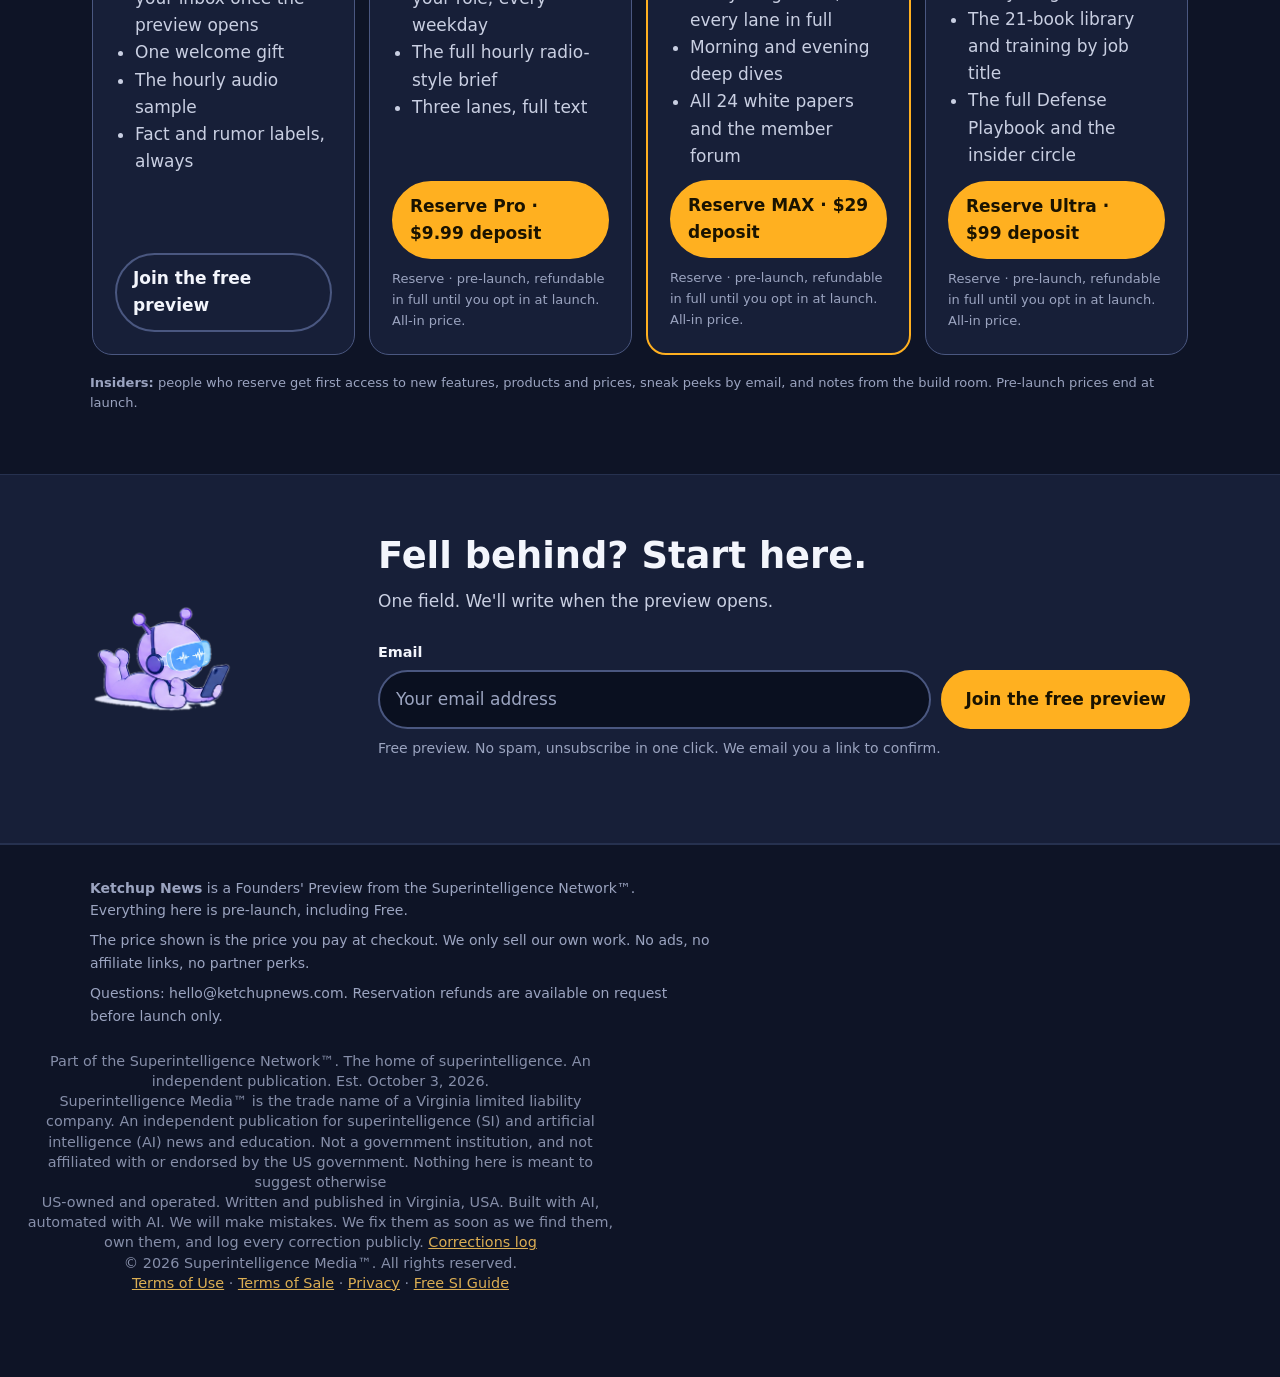
==== commit 8283462f: "Terms coverage: Buy/Reserve copy matches the Terms of Sale + footer link Board 13-189 / LEGAL-PUSH 2" ====
--- a/index.html
+++ b/index.html
@@ -181,7 +181,7 @@
       <h2 id="pb-h">The AI-Era Defense Playbook</h2>
       <p>A 100-page PDF plus audio. A finished product at a normal price, delivered right away. We sell only our own work: no ads, no affiliate links.</p>
     </div>
-    <div class="pb-buy"><p class="big">$49</p><p class="fine">One-time, all-in.</p><button class="btn js-buy" type="button">Buy the Playbook · $49</button></div>
+    <div class="pb-buy"><p class="big">$49</p><p class="fine">One-time, all-in.</p><button data-pay-url="https://buy.stripe.com/eVqcN45OB50a1e07Jc8Vi0v?client_reference_id=ketchupnews-com" class="btn js-buy" type="button">Buy the Playbook · $49</button></div>
   </div>
 </section>
 
@@ -189,7 +189,7 @@
   <div class="wrap">
     <span class="sec-k">Plans</span>
     <h2 id="plans-h">Free first. Reserve the rest.</h2>
-    <p class="sub">Everything is pre-launch, including Free. Paid plans are reservations: a refundable deposit locks the founding price for as long as you stay subscribed. Every price is all-in.</p>
+    <p class="sub">Everything is pre-launch, including Free. Paid plans are reservations: a refundable deposit lets you opt in at the founding price at launch and keep it while you stay subscribed. Every price is all-in.</p>
     <div class="plans snap" tabindex="0" aria-label="Plans. Swipe for all four.">
       <article class="plan" aria-labelledby="t-free">
           <h3 id="t-free">Free · preview</h3>
@@ -200,24 +200,24 @@
         </article>
         <article class="plan" aria-labelledby="t-pro">
           <h3 id="t-pro">Pro</h3>
-          <p class="price"><b>$7.99/mo</b><span>Launches at $9.99/mo or $99/yr. Save $2/mo, $24/yr, 20%</span></p>
+          <p class="price"><b>$7.99/mo</b><span>Launches at $9.99/mo or $99/yr.</span></p>
           <ul><li>A catch-up made for your role, every weekday</li><li>The full hourly radio-style brief</li><li>Three lanes, full text</li></ul>
-          <button class="btn sm js-reserve" type="button" data-tier="pro">Reserve Pro · $9.99 deposit</button>
-          <p class="refund">Reserve · pre-launch, refundable on request before launch only. All-in price.</p>
+          <button data-pay-url="https://buy.stripe.com/3cI9ASfpb64e4qc3sW8Vi0w?client_reference_id=ketchupnews-com" class="btn sm js-reserve" type="button" data-tier="pro">Reserve Pro · $9.99 deposit</button>
+          <p class="refund">Reserve · pre-launch, refundable in full until you opt in at launch. All-in price.</p>
         </article>
         <article class="plan feat" aria-labelledby="t-max">
           <h3 id="t-max">MAX</h3>
-          <p class="price"><b>$14.99/mo</b><span>Launches at $19.99/mo or $199/yr. Save $5/mo, $60/yr, 25%</span></p>
+          <p class="price"><b>$14.99/mo</b><span>Launches at $19.99/mo or $199/yr.</span></p>
           <ul><li>Everything in Pro, every lane in full</li><li>Morning and evening deep dives</li><li>All 24 white papers and the member forum</li></ul>
-          <button class="btn sm js-reserve" type="button" data-tier="max">Reserve MAX · $29 deposit</button>
-          <p class="refund">Reserve · pre-launch, refundable on request before launch only. All-in price.</p>
+          <button data-pay-url="https://buy.stripe.com/4gMbJ0dh3gISaOA1kO8Vi0x?client_reference_id=ketchupnews-com" class="btn sm js-reserve" type="button" data-tier="max">Reserve MAX · $29 deposit</button>
+          <p class="refund">Reserve · pre-launch, refundable in full until you opt in at launch. All-in price.</p>
         </article>
         <article class="plan" aria-labelledby="t-ultra">
           <h3 id="t-ultra">Ultra</h3>
-          <p class="price"><b>$69.99/mo</b><span>Launches at $99.99/mo or $999/yr. Save $30/mo, $360/yr, 30%</span></p>
+          <p class="price"><b>$69.99/mo</b><span>Launches at $99.99/mo or $999/yr.</span></p>
           <ul><li>Everything in MAX</li><li>The 21-book library and training by job title</li><li>The full Defense Playbook and the insider circle</li></ul>
-          <button class="btn sm js-reserve" type="button" data-tier="ultra">Reserve Ultra · $99 deposit</button>
-          <p class="refund">Reserve · pre-launch, refundable on request before launch only. All-in price.</p>
+          <button data-pay-url="https://buy.stripe.com/4gMfZggtf8cme0Me7A8Vi0y?client_reference_id=ketchupnews-com" class="btn sm js-reserve" type="button" data-tier="ultra">Reserve Ultra · $99 deposit</button>
+          <p class="refund">Reserve · pre-launch, refundable in full until you opt in at launch. All-in price.</p>
         </article>
         </div>
     <p class="insider"><b>Insiders:</b> people who reserve get first access to new features, products and prices, sneak peeks by email, and notes from the build room. Pre-launch prices end at launch.</p>
@@ -254,7 +254,7 @@
     <p>The price shown is the price you pay at checkout. We only sell our own work. No ads, no affiliate links, no partner perks.</p>
     <p>Questions: hello@ketchupnews.com. Reservation refunds are available on request before launch only.</p>
   </div>
-<p class="trade-name"><span>Part of the Superintelligence Network™. The home of superintelligence. An independent publication. Est. October 3, 2026.</span> <span>Superintelligence Media™ is the trade name of a Virginia limited liability company. An independent publication for superintelligence (SI) and artificial intelligence (AI) news and education. Not a government institution, and not affiliated with or endorsed by the US government. Nothing here is meant to suggest otherwise</span> <span>US-owned and operated. Written and published in Virginia, USA. Built with AI, automated with AI. We will make mistakes. We fix them as soon as we find them, own them, and log every correction publicly. <a href="https://siagentsignal.com/corrections.html" target="_blank" rel="noopener">Corrections log</a></span> <span>© 2026 Superintelligence Media™. All rights reserved.</span> <span><a href="https://siagentsignal.com/terms.html" target="_blank" rel="noopener">Terms of Use</a> &middot; <a href="https://siagentsignal.com/privacy.html" target="_blank" rel="noopener">Privacy</a> &middot; <a href="https://siagentsignal.com/si/">Free SI Guide</a></span></p>
+<p class="trade-name"><span>Part of the Superintelligence Network™. The home of superintelligence. An independent publication. Est. October 3, 2026.</span> <span>Superintelligence Media™ is the trade name of a Virginia limited liability company. An independent publication for superintelligence (SI) and artificial intelligence (AI) news and education. Not a government institution, and not affiliated with or endorsed by the US government. Nothing here is meant to suggest otherwise</span> <span>US-owned and operated. Written and published in Virginia, USA. Built with AI, automated with AI. We will make mistakes. We fix them as soon as we find them, own them, and log every correction publicly. <a href="https://siagentsignal.com/corrections.html" target="_blank" rel="noopener">Corrections log</a></span> <span>© 2026 Superintelligence Media™. All rights reserved.</span> <span><a href="https://siagentsignal.com/terms.html" target="_blank" rel="noopener">Terms of Use</a> &middot; <a href="https://siagentsignal.com/terms-of-sale.html" target="_blank" rel="noopener">Terms of Sale</a> &middot; <a href="https://siagentsignal.com/privacy.html" target="_blank" rel="noopener">Privacy</a> &middot; <a href="https://siagentsignal.com/si/">Free SI Guide</a></span></p>
 </footer>
 <dialog id="checkout" aria-labelledby="co-h">
   <div class="co">
@@ -264,7 +264,7 @@
     <ul id="coGet"></ul>
     <p class="co-fine" id="coRefund"></p>
     <p class="co-fine" id="coInsider" hidden></p>
-    <p class="co-fine">Secure checkout through Stripe. The price shown is the price you pay at checkout.</p>
+    <p class="co-fine">Secure checkout through Stripe. The price shown is the price you pay at checkout. See the <a href="https://siagentsignal.com/terms-of-sale.html" target="_blank" rel="noopener">Terms of Sale</a>.</p>
     <p class="co-status" id="coStatus" role="status"></p>
     <div class="co-actions"><button class="btn" type="button" id="coPay">Pay</button><button class="btn-line" type="button" id="coClose">Close</button></div>
   </div>
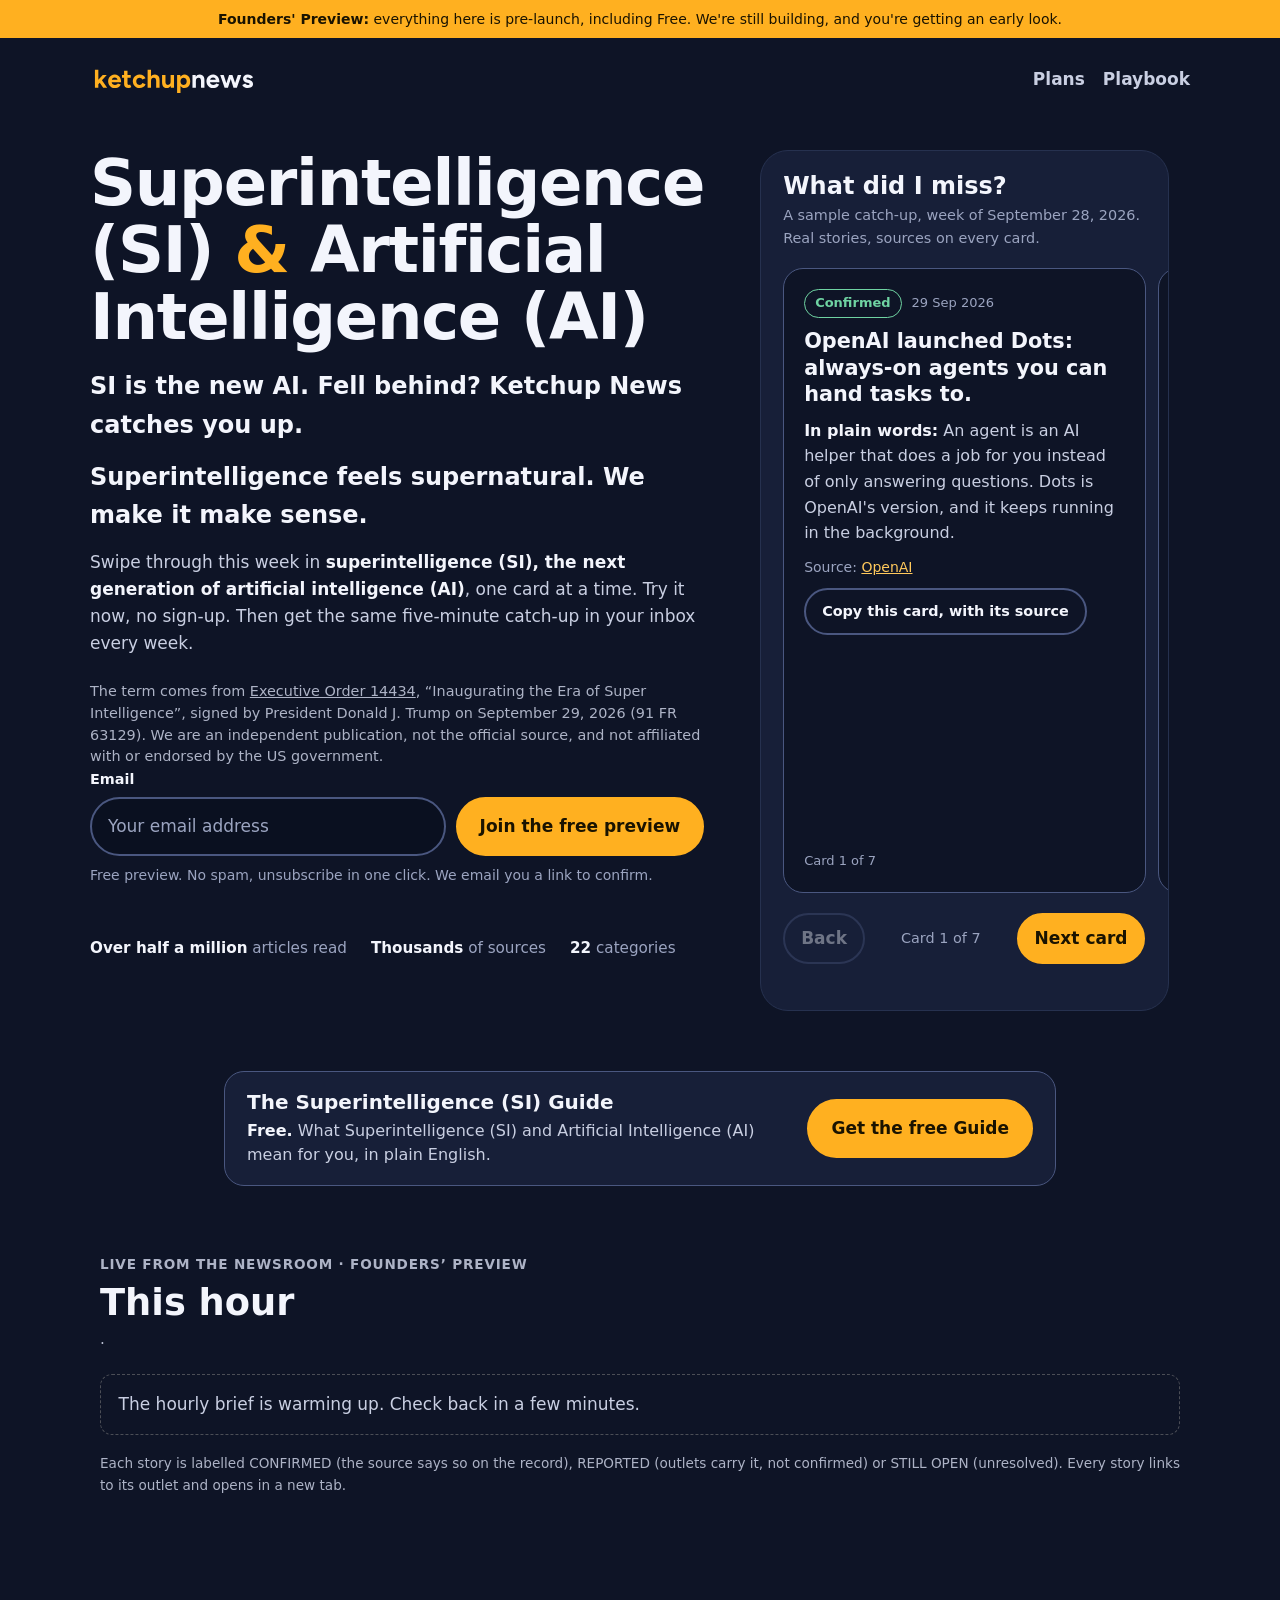
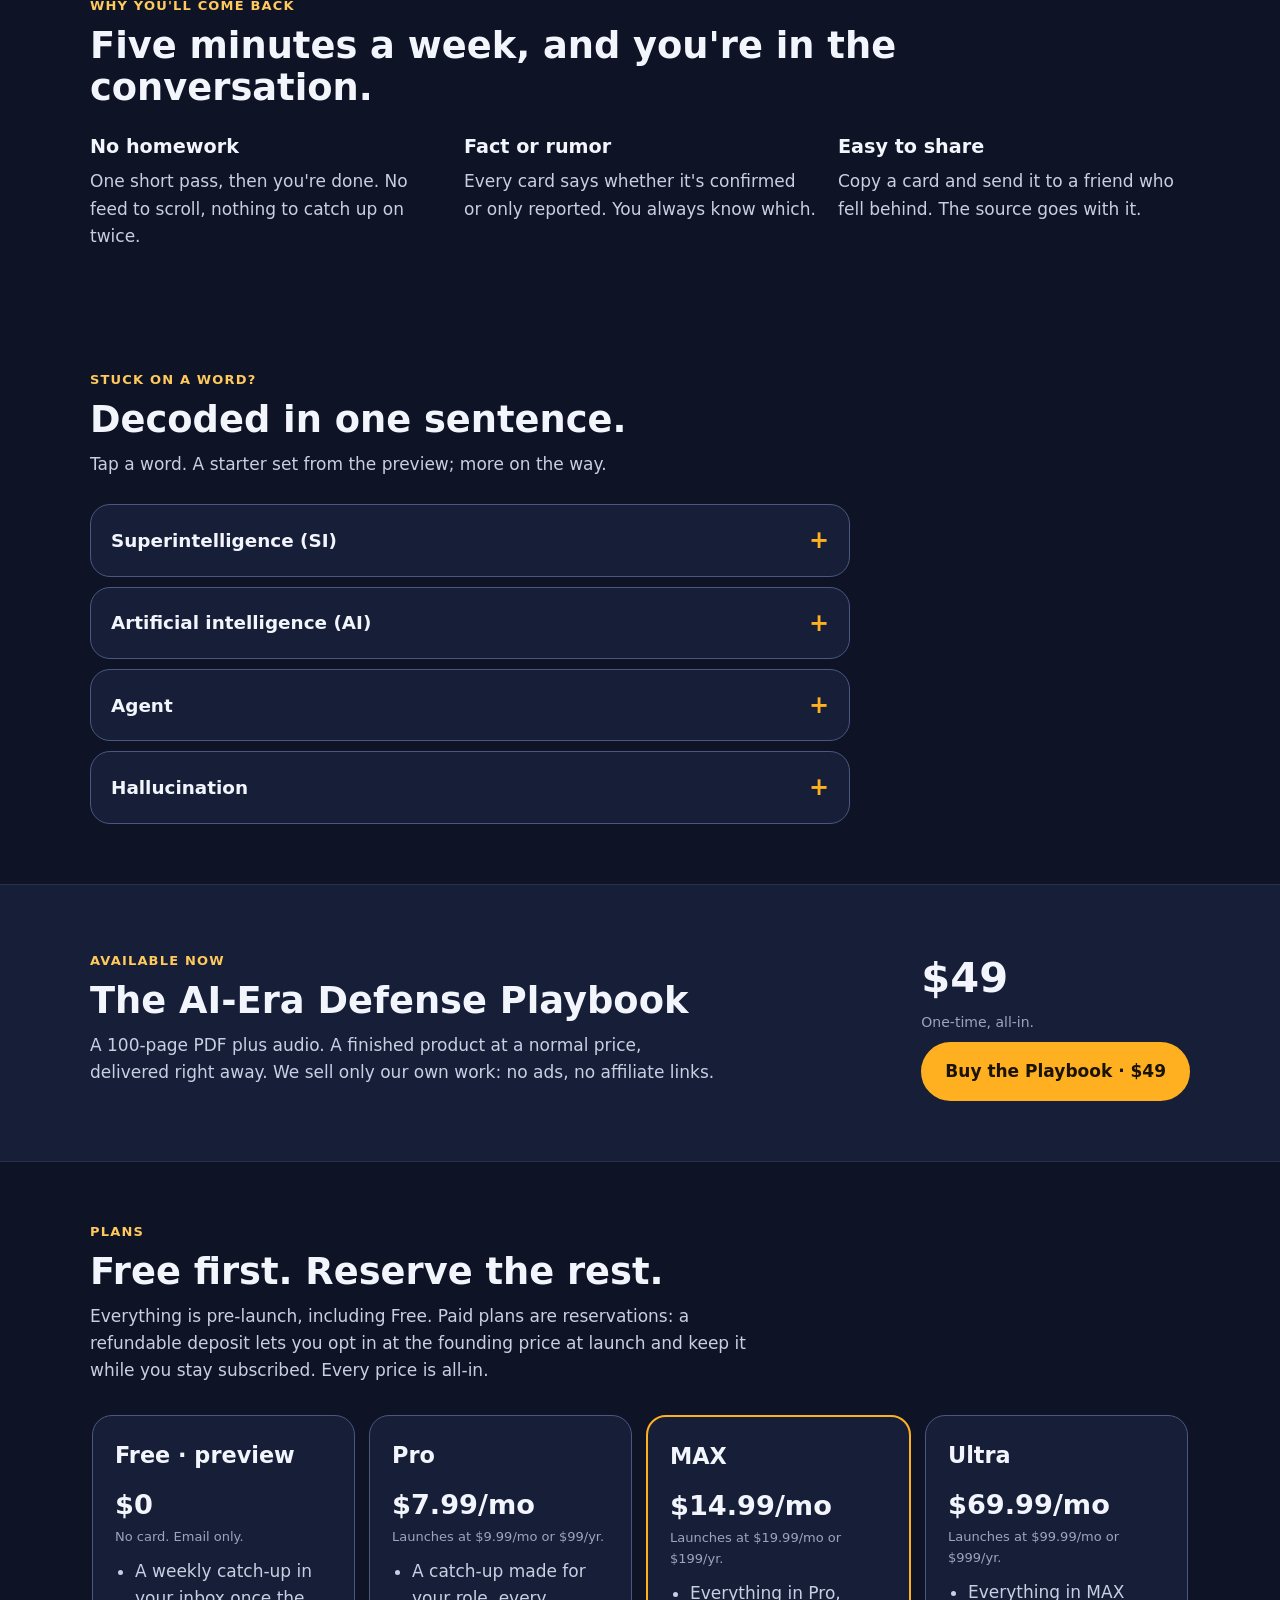
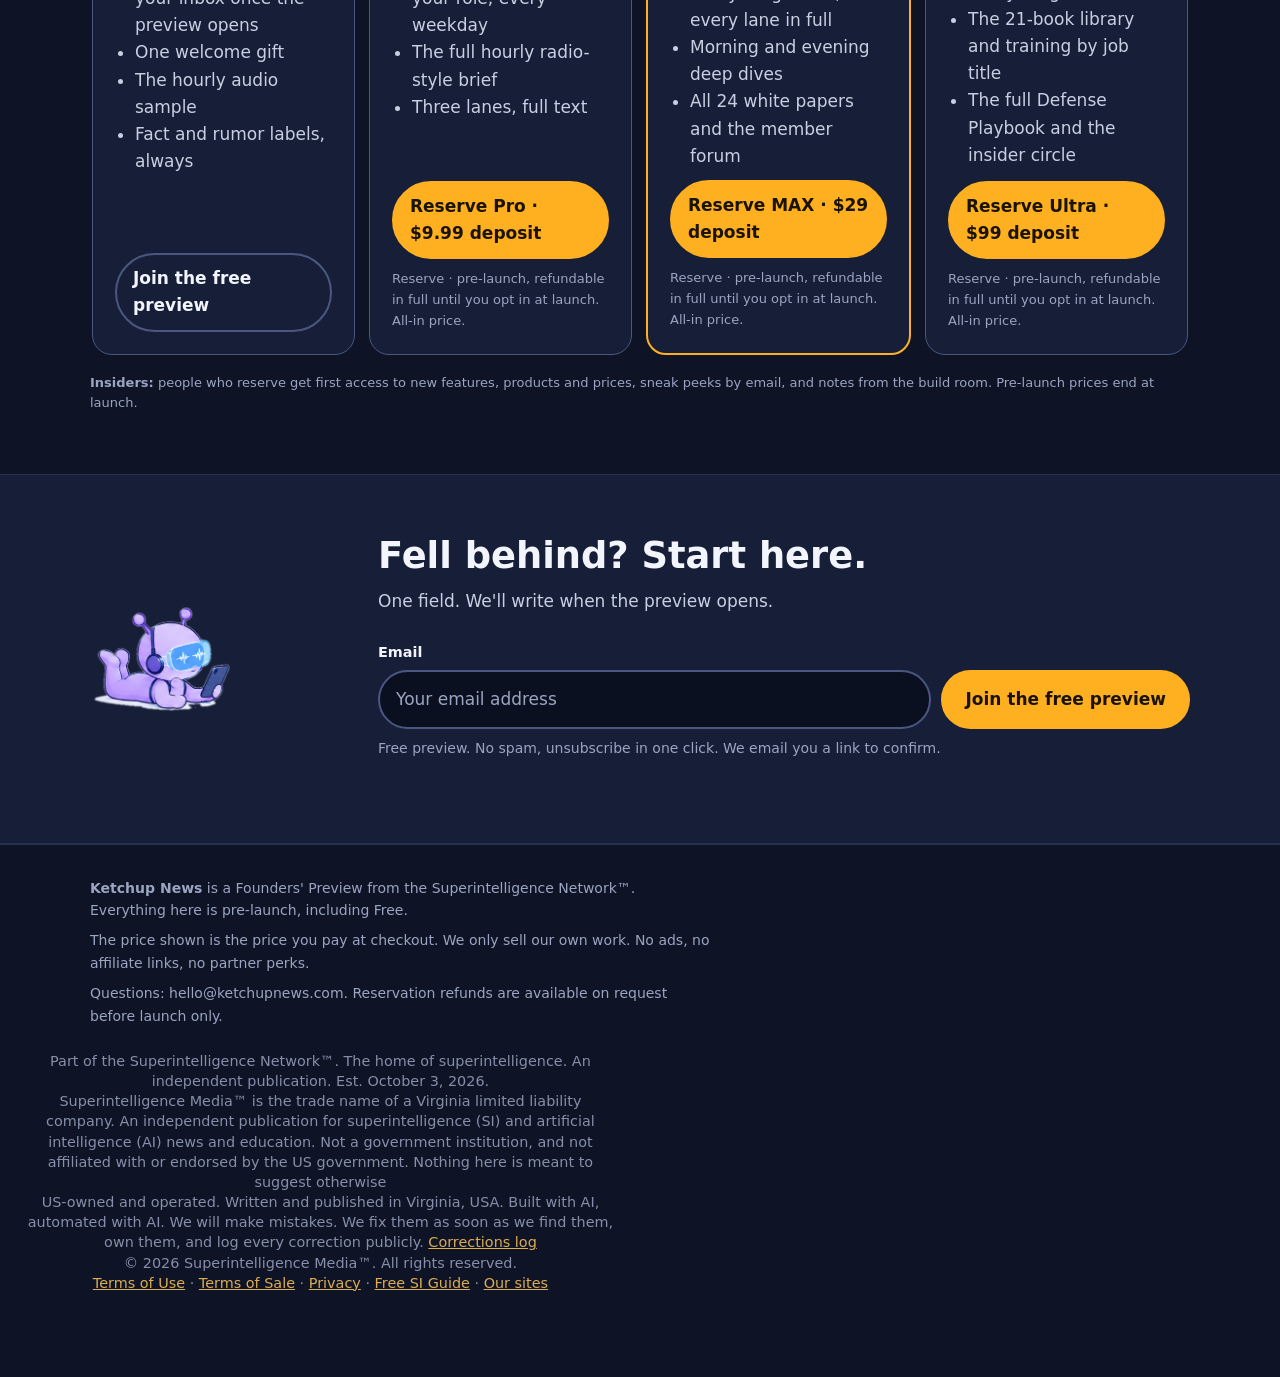
==== commit 21ba4b48: "SEO: IndexNow key, full sitemap with lastmod, JSON-LD where missing, "Our sites" hub link Search is " ====
--- a/index.html
+++ b/index.html
@@ -254,7 +254,7 @@
     <p>The price shown is the price you pay at checkout. We only sell our own work. No ads, no affiliate links, no partner perks.</p>
     <p>Questions: hello@ketchupnews.com. Reservation refunds are available on request before launch only.</p>
   </div>
-<p class="trade-name"><span>Part of the Superintelligence Network™. The home of superintelligence. An independent publication. Est. October 3, 2026.</span> <span>Superintelligence Media™ is the trade name of a Virginia limited liability company. An independent publication for superintelligence (SI) and artificial intelligence (AI) news and education. Not a government institution, and not affiliated with or endorsed by the US government. Nothing here is meant to suggest otherwise</span> <span>US-owned and operated. Written and published in Virginia, USA. Built with AI, automated with AI. We will make mistakes. We fix them as soon as we find them, own them, and log every correction publicly. <a href="https://siagentsignal.com/corrections.html" target="_blank" rel="noopener">Corrections log</a></span> <span>© 2026 Superintelligence Media™. All rights reserved.</span> <span><a href="https://siagentsignal.com/terms.html" target="_blank" rel="noopener">Terms of Use</a> &middot; <a href="https://siagentsignal.com/terms-of-sale.html" target="_blank" rel="noopener">Terms of Sale</a> &middot; <a href="https://siagentsignal.com/privacy.html" target="_blank" rel="noopener">Privacy</a> &middot; <a href="https://siagentsignal.com/si/">Free SI Guide</a></span></p>
+<p class="trade-name"><span>Part of the Superintelligence Network™. The home of superintelligence. An independent publication. Est. October 3, 2026.</span> <span>Superintelligence Media™ is the trade name of a Virginia limited liability company. An independent publication for superintelligence (SI) and artificial intelligence (AI) news and education. Not a government institution, and not affiliated with or endorsed by the US government. Nothing here is meant to suggest otherwise</span> <span>US-owned and operated. Written and published in Virginia, USA. Built with AI, automated with AI. We will make mistakes. We fix them as soon as we find them, own them, and log every correction publicly. <a href="https://siagentsignal.com/corrections.html" target="_blank" rel="noopener">Corrections log</a></span> <span>© 2026 Superintelligence Media™. All rights reserved.</span> <span><a href="https://siagentsignal.com/terms.html" target="_blank" rel="noopener">Terms of Use</a> &middot; <a href="https://siagentsignal.com/terms-of-sale.html" target="_blank" rel="noopener">Terms of Sale</a> &middot; <a href="https://siagentsignal.com/privacy.html" target="_blank" rel="noopener">Privacy</a> &middot; <a href="https://siagentsignal.com/si/">Free SI Guide</a> &middot; <a href="https://siagentsignal.com/network.html">Our sites</a></span></p>
 </footer>
 <dialog id="checkout" aria-labelledby="co-h">
   <div class="co">
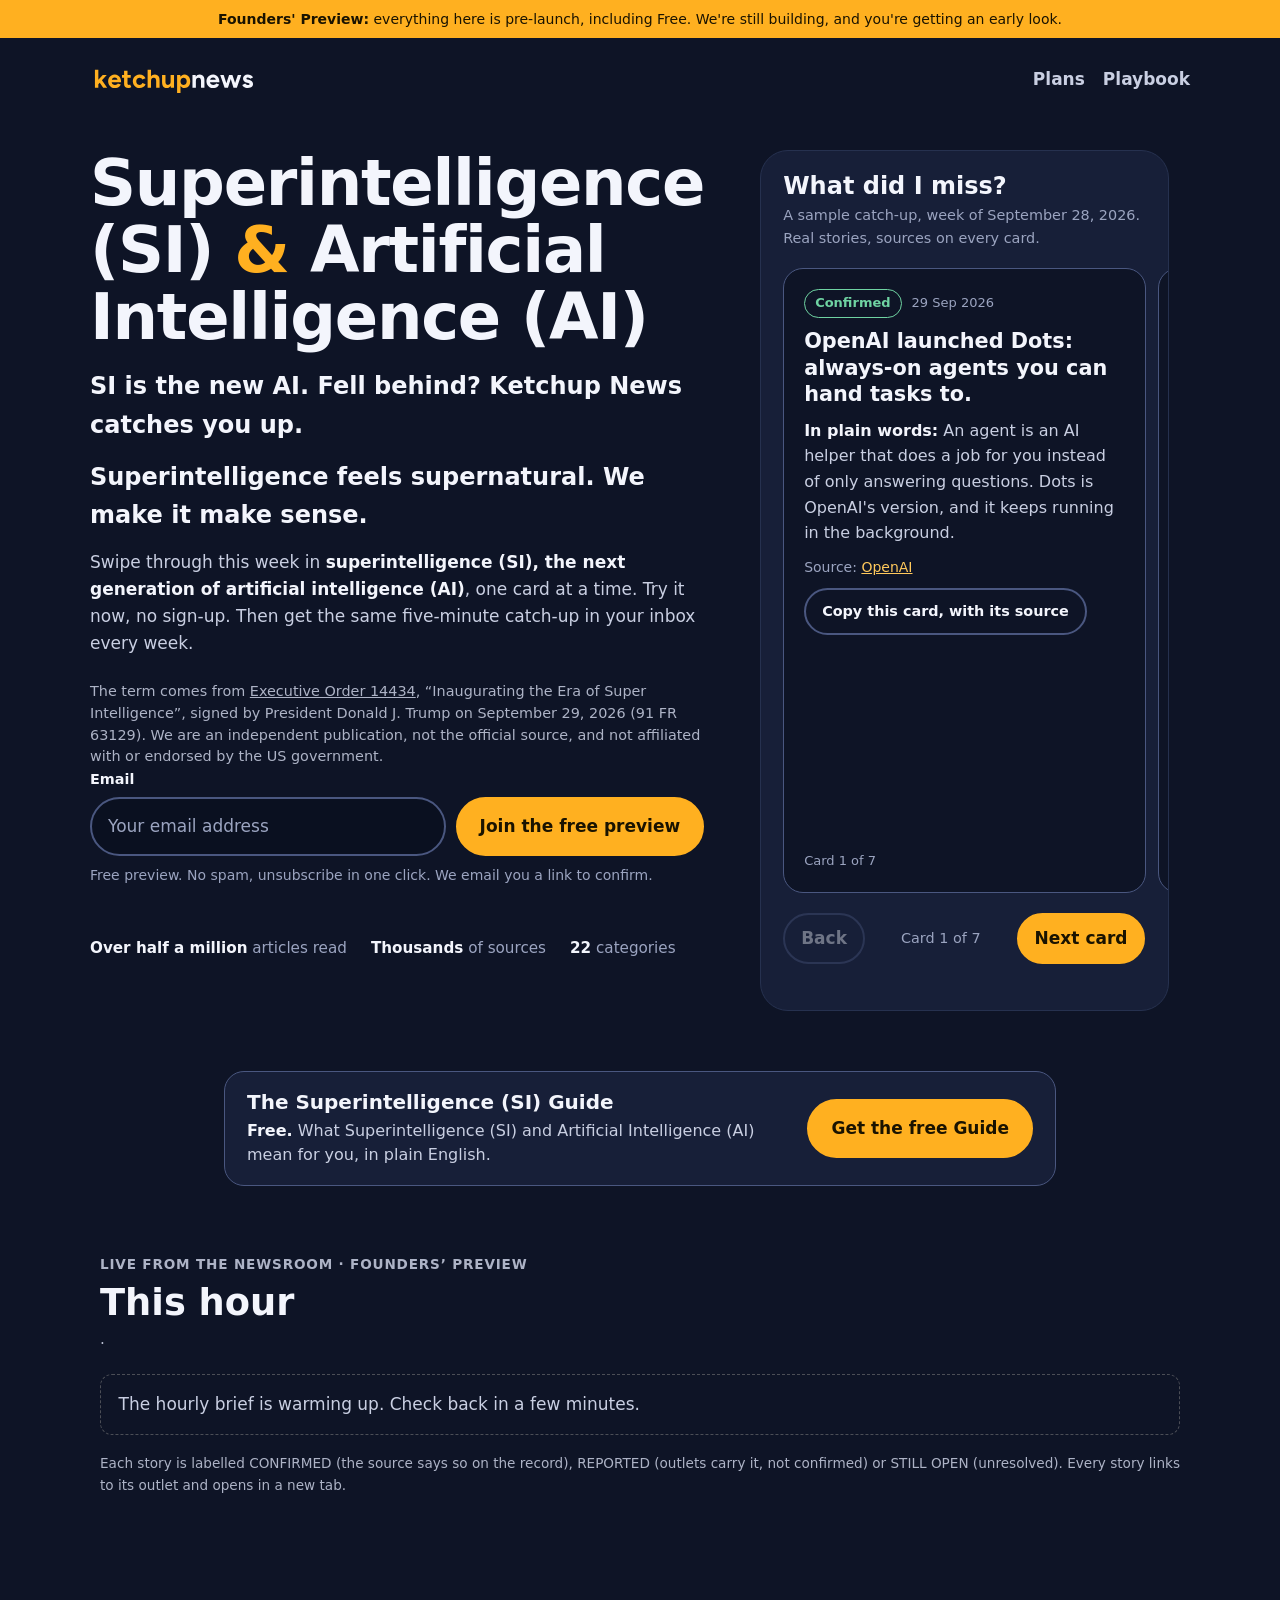
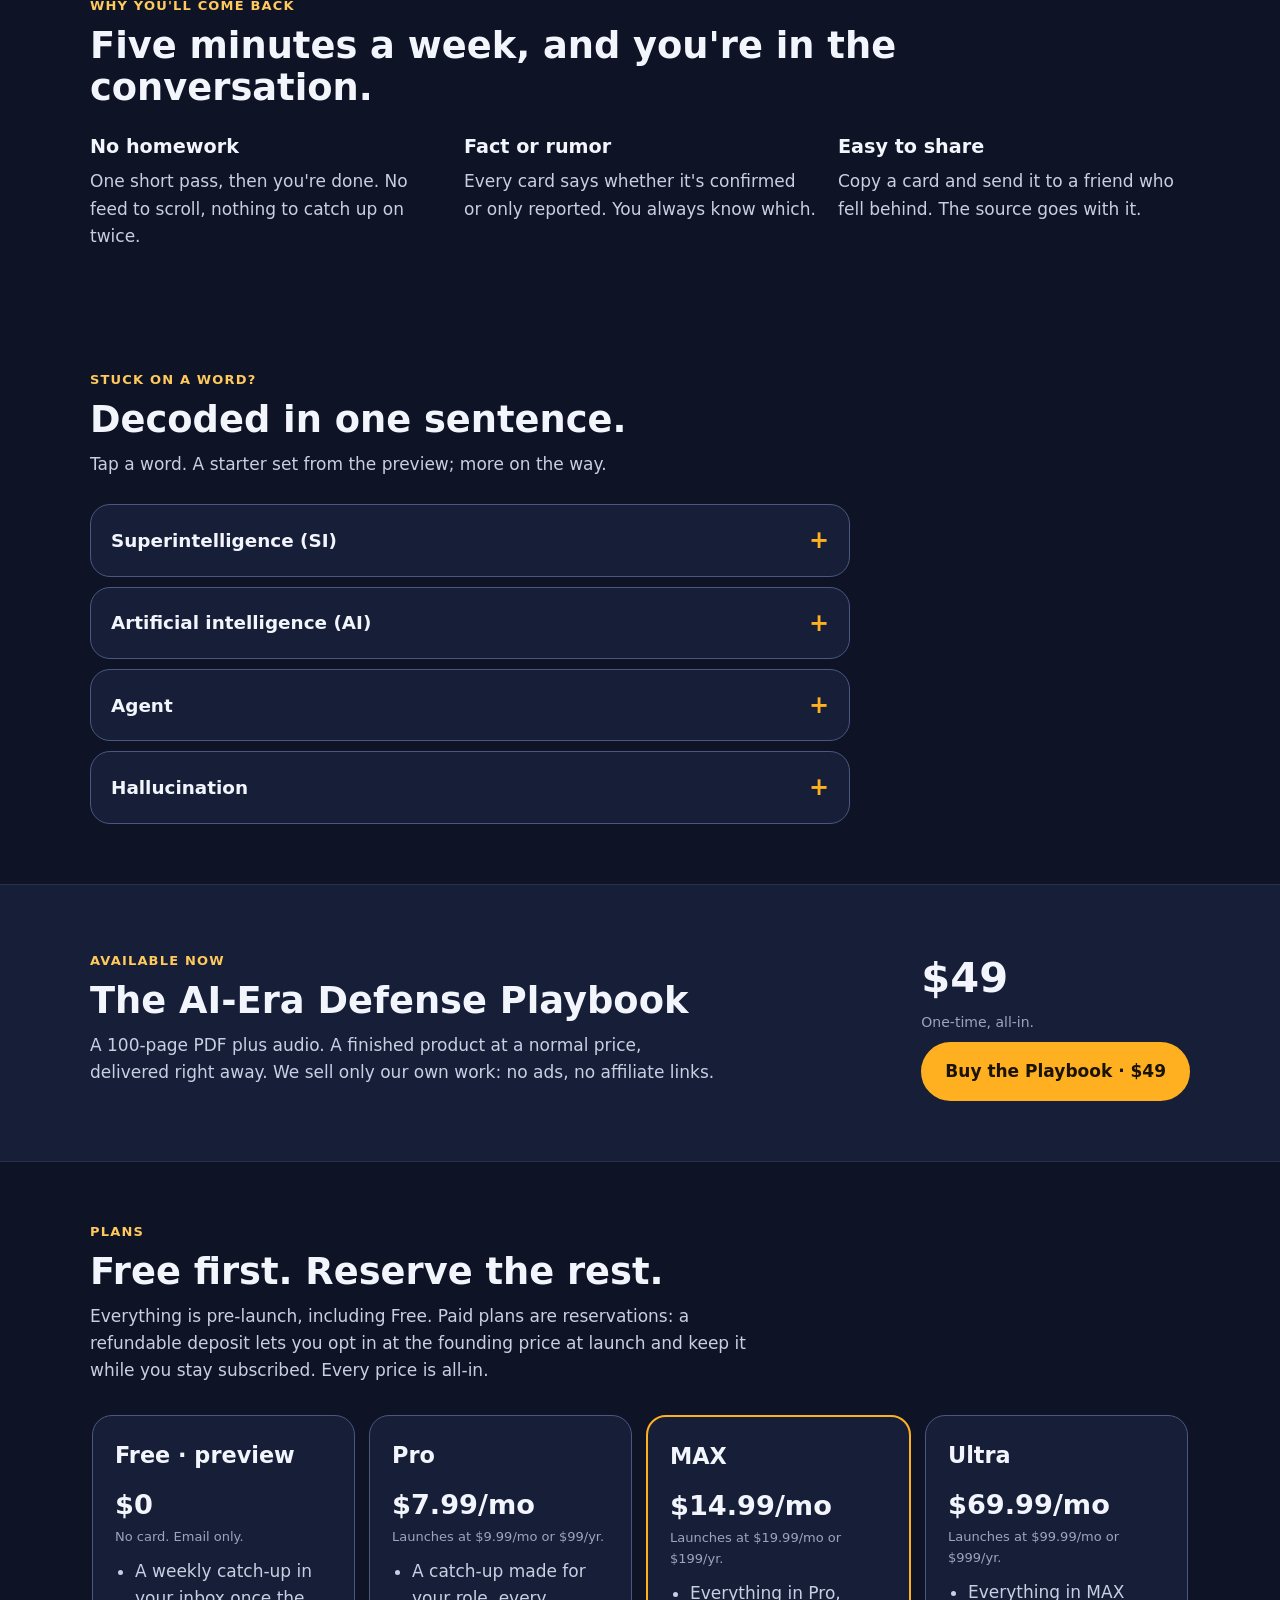
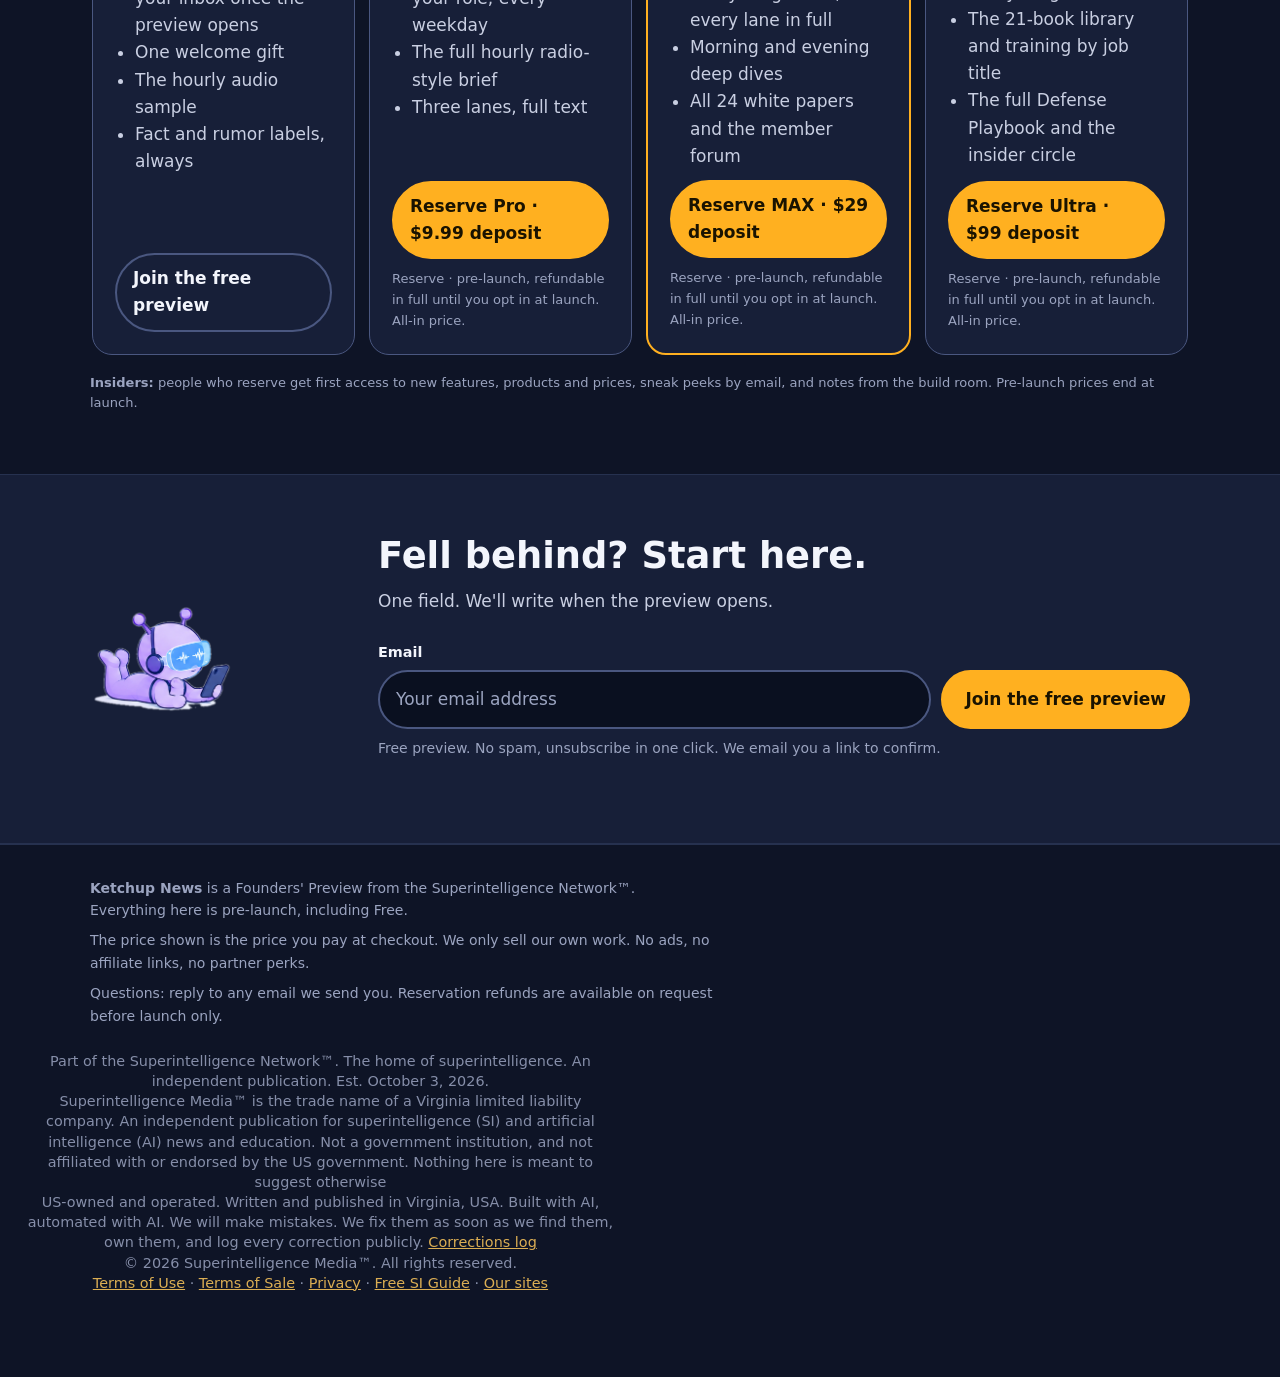
==== commit 5f3ec4d9: "Phoenix anti-spam sweep: remove exposed contact email from public page Co-Authored-By: Claude Opus 5" ====
--- a/index.html
+++ b/index.html
@@ -252,9 +252,10 @@
   <div class="wrap">
     <p><b>Ketchup News</b> is a Founders' Preview from the Superintelligence Network™. Everything here is pre-launch, including Free.</p>
     <p>The price shown is the price you pay at checkout. We only sell our own work. No ads, no affiliate links, no partner perks.</p>
-    <p>Questions: hello@ketchupnews.com. Reservation refunds are available on request before launch only.</p>
+    <p>Questions: reply to any email we send you. Reservation refunds are available on request before launch only.</p>
   </div>
 <p class="trade-name"><span>Part of the Superintelligence Network™. The home of superintelligence. An independent publication. Est. October 3, 2026.</span> <span>Superintelligence Media™ is the trade name of a Virginia limited liability company. An independent publication for superintelligence (SI) and artificial intelligence (AI) news and education. Not a government institution, and not affiliated with or endorsed by the US government. Nothing here is meant to suggest otherwise</span> <span>US-owned and operated. Written and published in Virginia, USA. Built with AI, automated with AI. We will make mistakes. We fix them as soon as we find them, own them, and log every correction publicly. <a href="https://siagentsignal.com/corrections.html" target="_blank" rel="noopener">Corrections log</a></span> <span>© 2026 Superintelligence Media™. All rights reserved.</span> <span><a href="https://siagentsignal.com/terms.html" target="_blank" rel="noopener">Terms of Use</a> &middot; <a href="https://siagentsignal.com/terms-of-sale.html" target="_blank" rel="noopener">Terms of Sale</a> &middot; <a href="https://siagentsignal.com/privacy.html" target="_blank" rel="noopener">Privacy</a> &middot; <a href="https://siagentsignal.com/si/">Free SI Guide</a> &middot; <a href="https://siagentsignal.com/network.html">Our sites</a></span></p>
+<!-- hours-saved:start --><div data-hours-saved="footer"></div><!-- hours-saved:end -->
 </footer>
 <dialog id="checkout" aria-labelledby="co-h">
   <div class="co">
@@ -272,5 +273,6 @@
 <script src="assets/app.js"></script>
 <script src="assets/stack.js"></script>
 <script src="assets/feed.js" defer></script>
+<script src="assets/counter.js?v=ae956345" defer></script><!-- hours-saved:script -->
 </body>
 </html>
